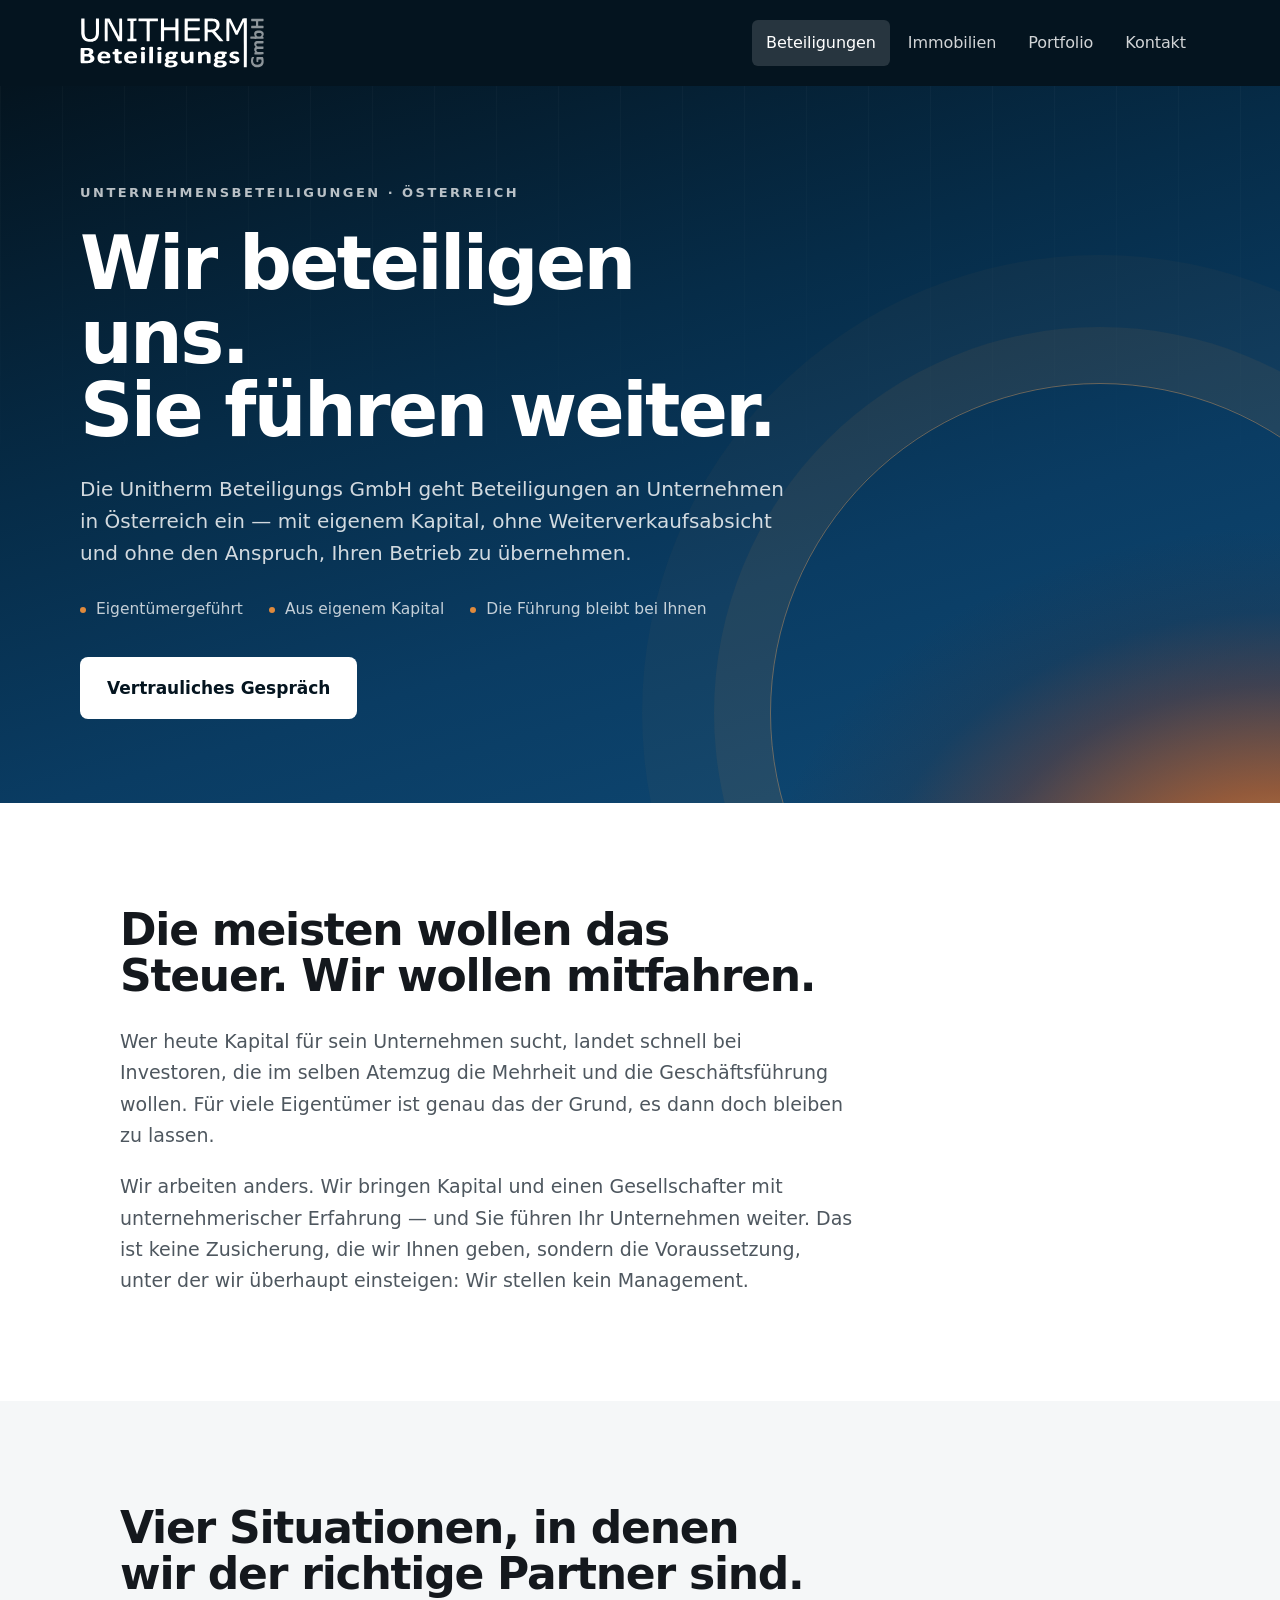
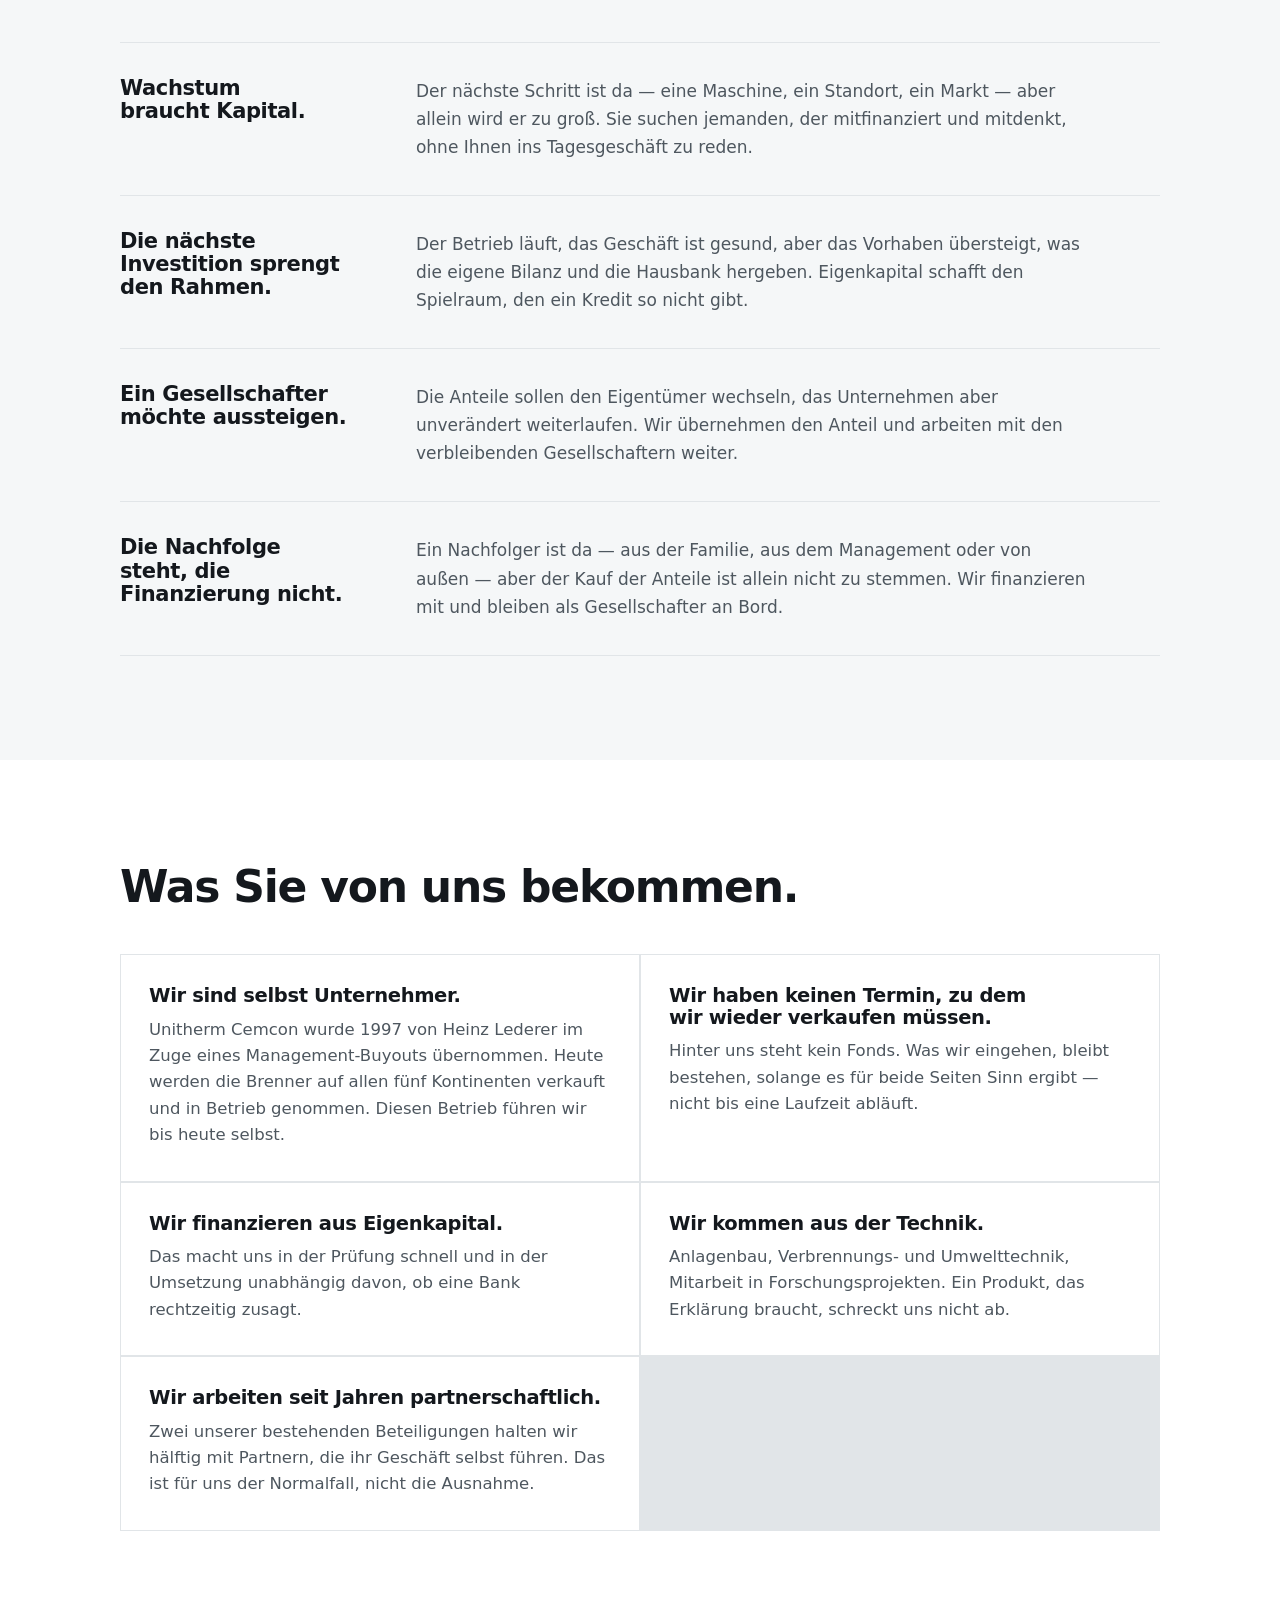
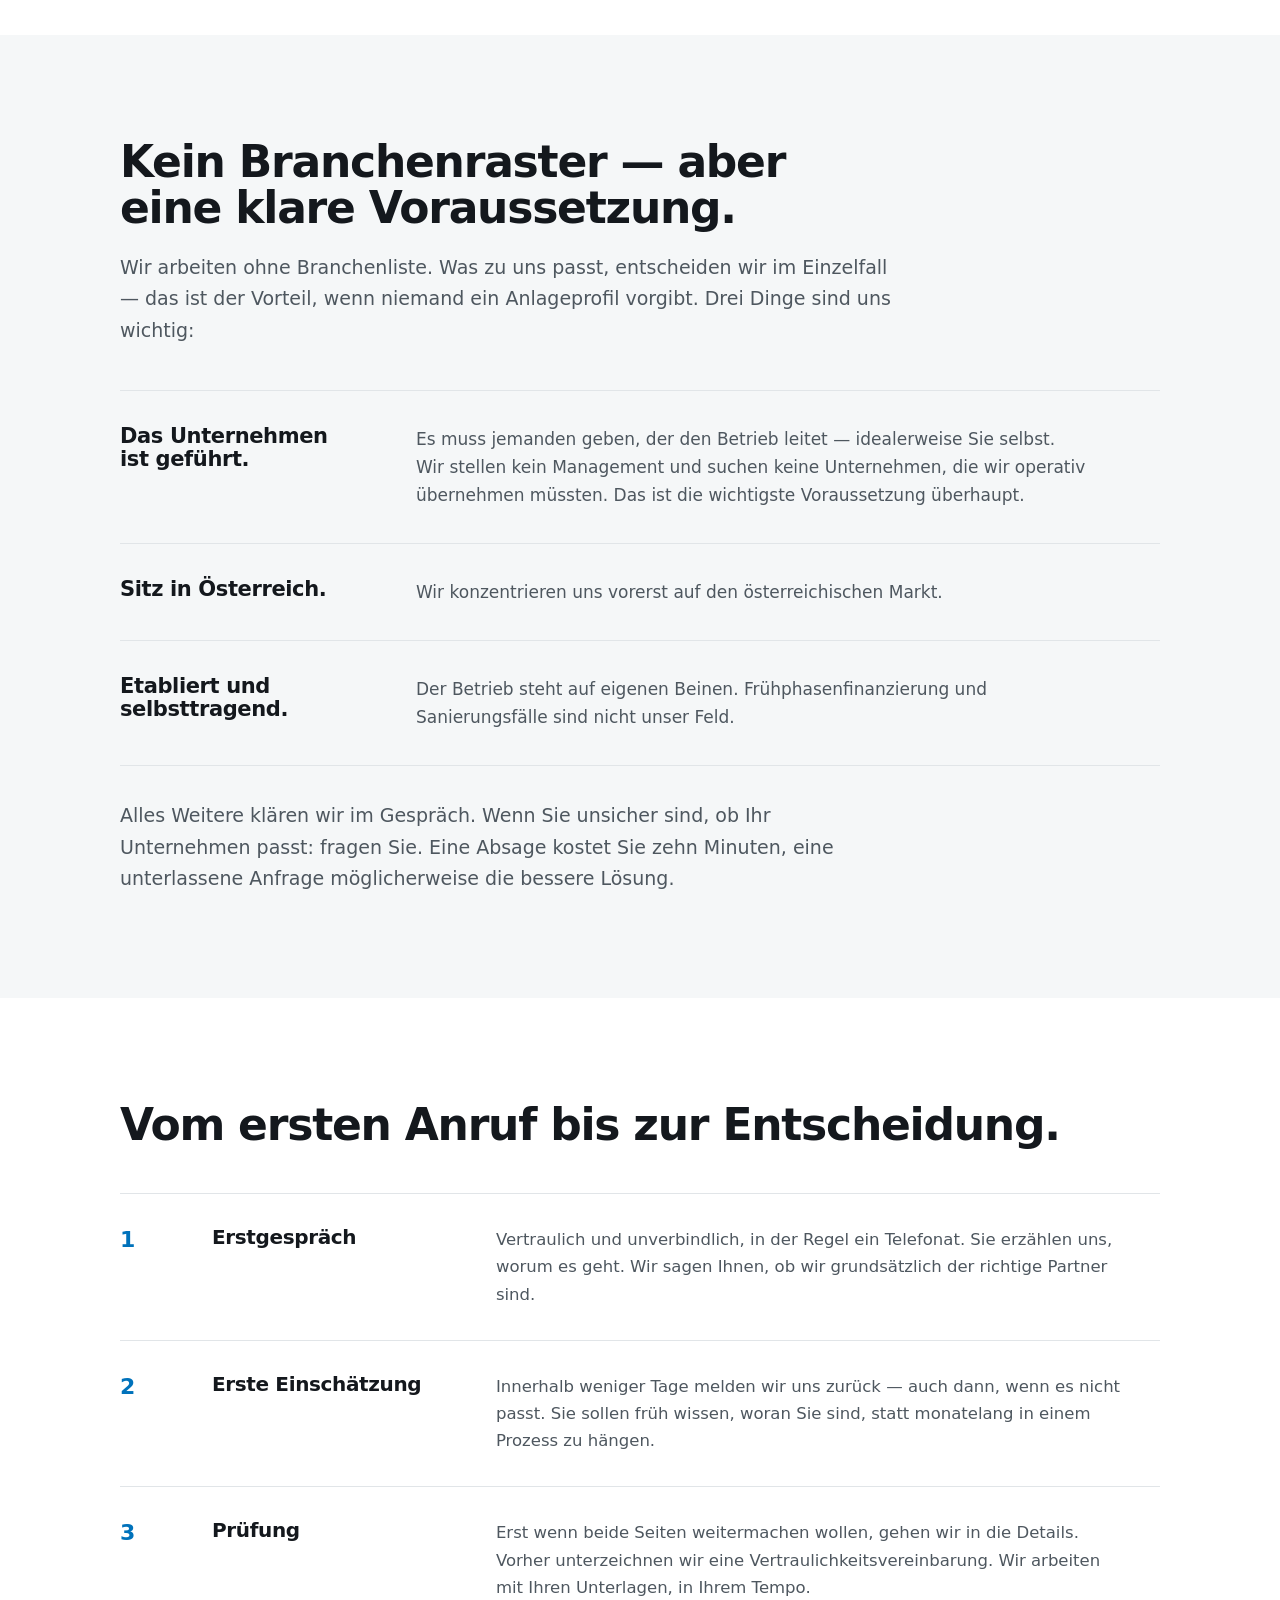
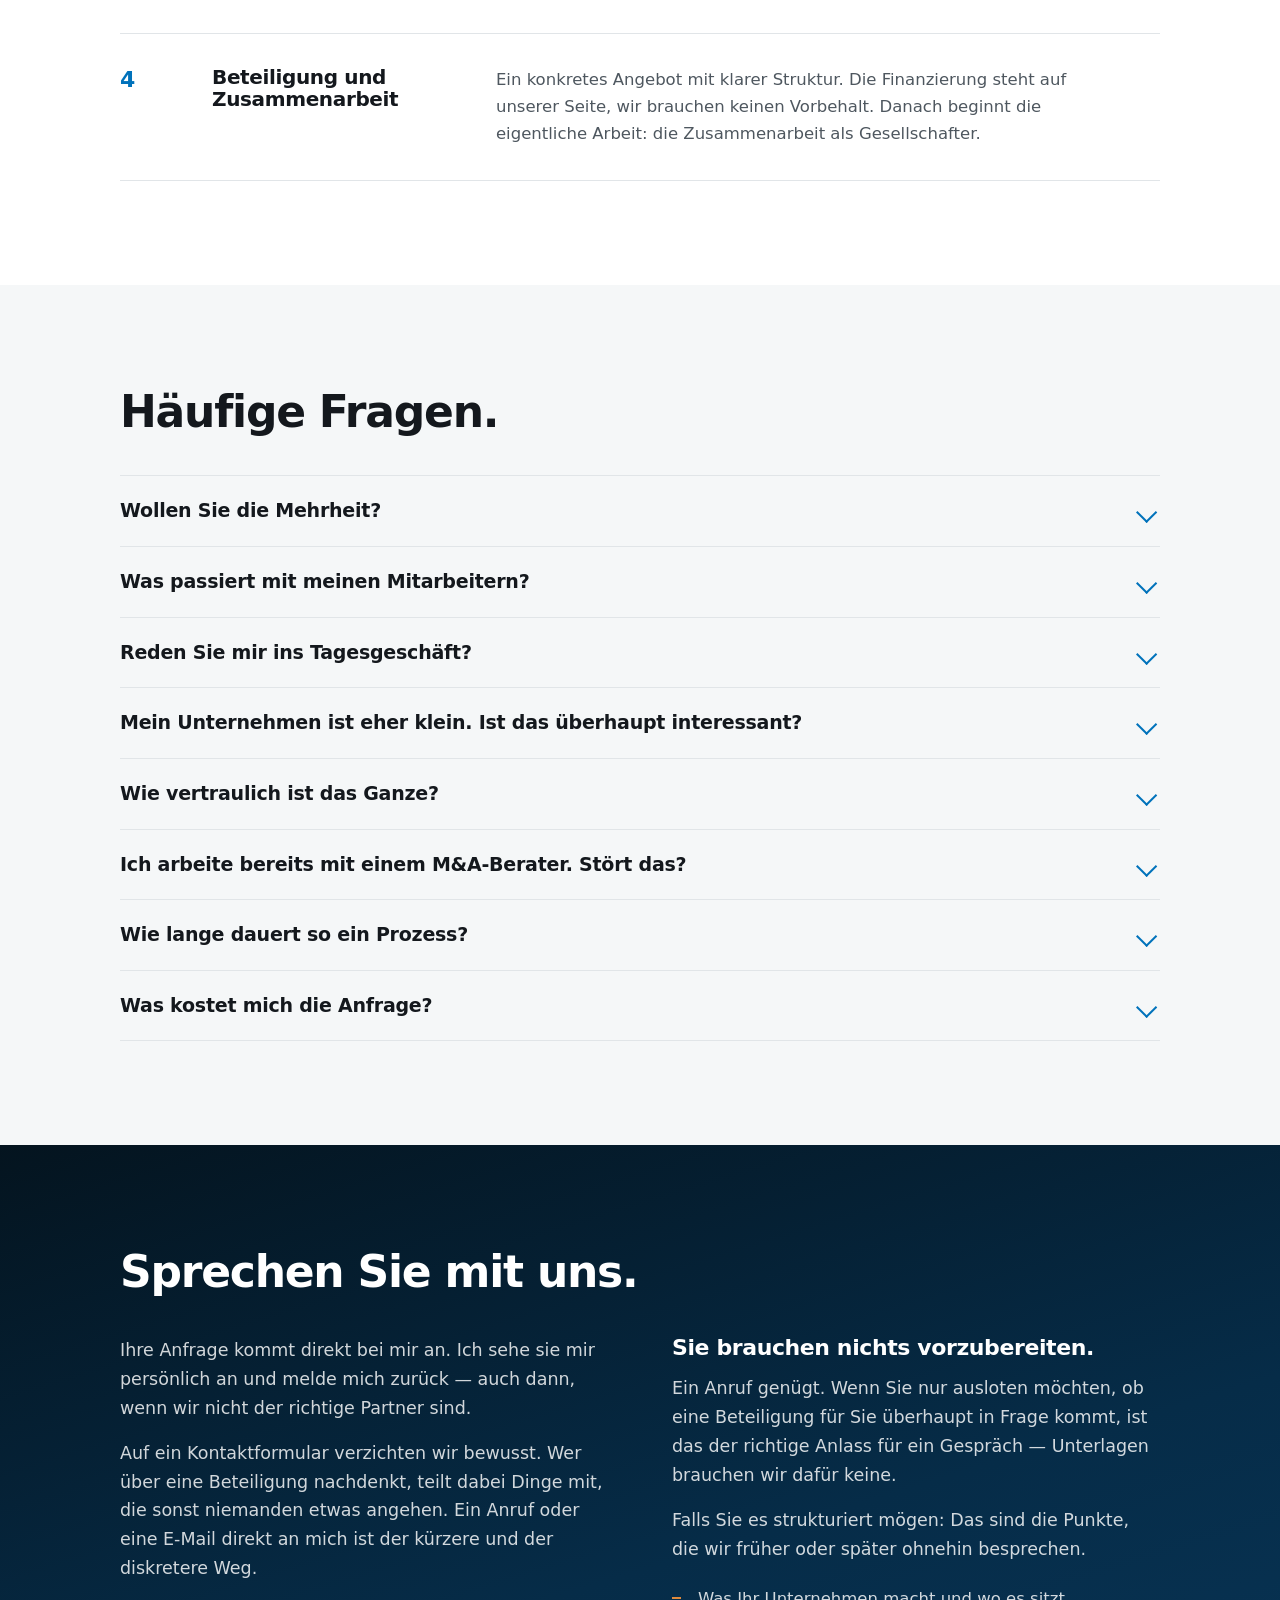
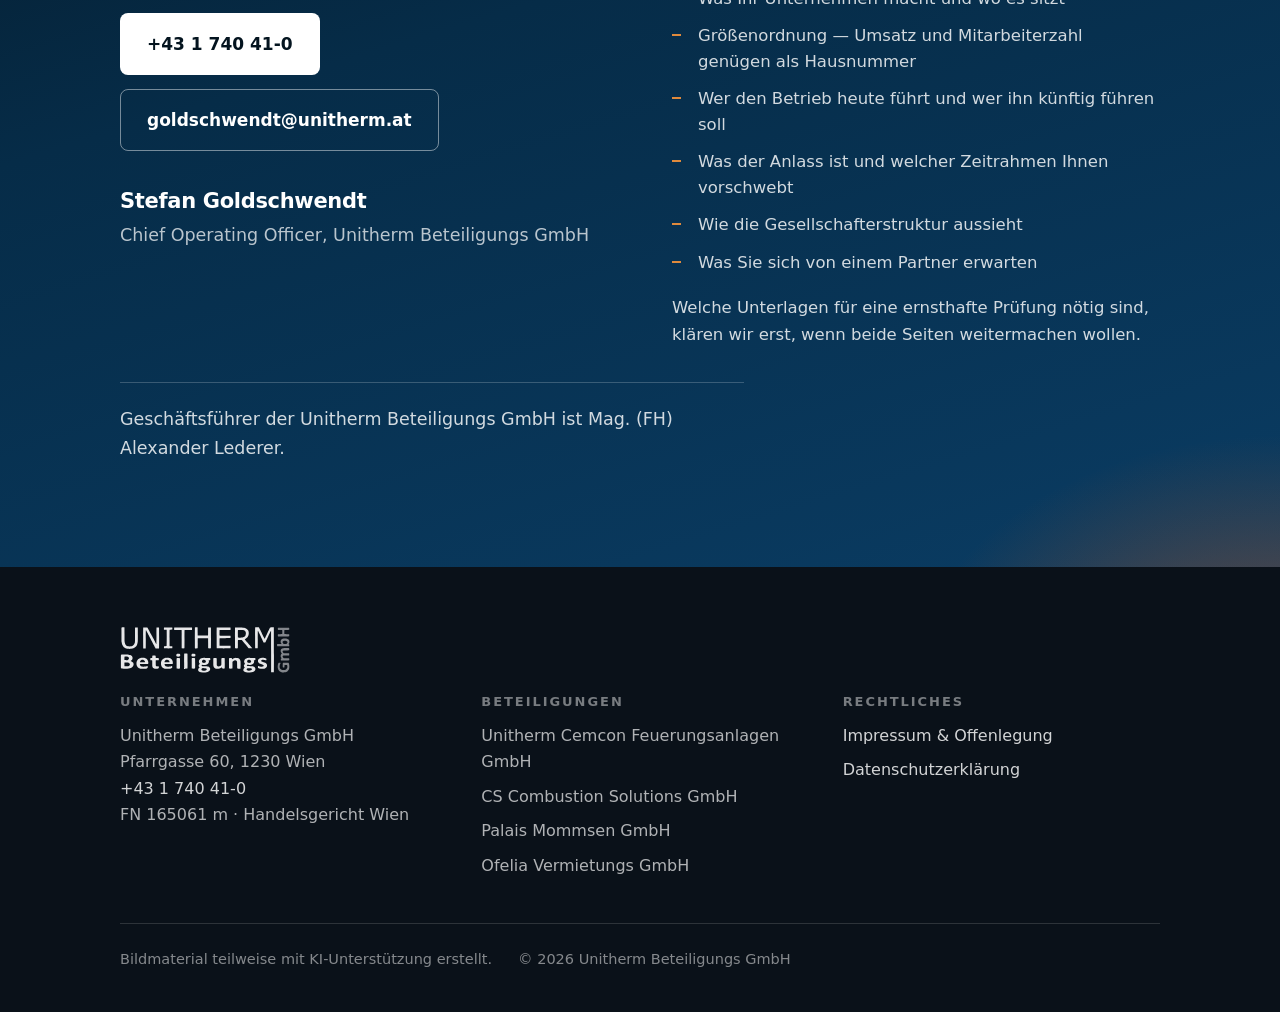
==== beteiligungen.html @ 9bec76d2 "Add files via upload" ====
<!doctype html>
<html lang="de-AT">
<head>
<meta charset="utf-8">
<meta name="viewport" content="width=device-width,initial-scale=1">
<title>Unternehmensbeteiligungen in Österreich — Unitherm Beteiligungs GmbH</title>
<meta name="description" content="Wir beteiligen uns an Unternehmen in Österreich: Kapital für Wachstum, Investitionen und Gesellschafterwechsel. Die Führung bleibt beim Eigentümer.">
<meta name="robots" content="index,follow">
<meta name="theme-color" content="#04141f">
<meta property="og:type" content="website">
<meta property="og:locale" content="de_AT">
<meta property="og:site_name" content="Unitherm Beteiligungs GmbH">
<meta property="og:title" content="Wir beteiligen uns. Sie führen weiter.">
<meta property="og:description" content="Kapital und ein Gesellschafter mit unternehmerischer Erfahrung — ohne den Anspruch, Ihren Betrieb zu übernehmen.">
<link rel="canonical" href="https://unitherm-beteiligung.at/beteiligungen.html">
<link rel="icon" href="assets/favicon.ico" sizes="32x32">
<link rel="icon" href="assets/favicon.svg" type="image/svg+xml">
<link rel="apple-touch-icon" href="assets/apple-touch-icon.png">
<link rel="manifest" href="site.webmanifest">
<link rel="stylesheet" href="assets/style.css">
</head>
<body>
<a class="skip" href="#main">Zum Inhalt springen</a>

<header class="site-header">
  <div class="wrap bar">
    <a class="brand" href="index.html" aria-label="Unitherm Beteiligungs GmbH — Startseite">
      <img src="assets/logo-weiss.svg" alt="Unitherm Beteiligungs GmbH" width="184" height="50">
    </a>
    <nav class="nav" aria-label="Hauptnavigation">
      <a href="beteiligungen.html" aria-current="page">Beteiligungen</a>
      <a href="immobilien.html">Immobilien</a>
      <a href="index.html#portfolio">Portfolio</a>
      <a href="#kontakt">Kontakt</a>
    </nav>
  </div>
</header>

<main id="main">

  <!-- ===== Hero ===== -->
  <section class="hero" style="padding:0">
    <div class="hair" aria-hidden="true"></div>
    <div class="ember" aria-hidden="true"></div>
    <div class="arc" aria-hidden="true"></div>
    <div class="wrap hero-in">
      <p class="eyebrow">Unternehmens­beteiligungen · Österreich</p>
      <h1>Wir beteiligen uns.<em>Sie führen weiter.</em></h1>
      <p class="sub">Die Unitherm Beteiligungs GmbH geht Beteiligungen an Unternehmen in Österreich ein — mit eigenem Kapital, ohne Weiterverkaufsabsicht und ohne den Anspruch, Ihren Betrieb zu übernehmen.</p>
      <div class="traits">
        <span>Eigen­tümer­geführt</span>
        <span>Aus eigenem Kapital</span>
        <span>Die Führung bleibt bei Ihnen</span>
      </div>
      <div style="margin-top:34px">
        <a class="btn btn-light" href="#kontakt">Vertrauliches Gespräch</a>
      </div>
    </div>
  </section>

  <!-- ===== Der Unterschied ===== -->
  <section id="unterschied">
    <div class="wrap">
      <h2 class="sec-head">Die meisten wollen das Steuer. Wir wollen mitfahren.</h2>
      <div class="measure" style="margin-top:26px">
        <p style="font-size:19px;color:var(--ink-2)">Wer heute Kapital für sein Unternehmen sucht, landet schnell bei Investoren, die im selben Atemzug die Mehrheit und die Geschäftsführung wollen. Für viele Eigentümer ist genau das der Grund, es dann doch bleiben zu lassen.</p>
        <p style="font-size:19px;color:var(--ink-2);margin-top:20px">Wir arbeiten anders. Wir bringen Kapital und einen Gesellschafter mit unternehmerischer Erfahrung — und Sie führen Ihr Unternehmen weiter. Das ist keine Zusicherung, die wir Ihnen geben, sondern die Voraussetzung, unter der wir überhaupt einsteigen: Wir stellen kein Management.</p>
      </div>
    </div>
  </section>

  <!-- ===== Situationen ===== -->
  <section id="situationen" class="sec-soft">
    <div class="wrap">
      <h2 class="sec-head">Vier Situationen, in denen wir der richtige Partner sind.</h2>
      <div class="situ">
        <article>
          <h3>Wachstum braucht Kapital.</h3>
          <p>Der nächste Schritt ist da — eine Maschine, ein Standort, ein Markt — aber allein wird er zu groß. Sie suchen jemanden, der mitfinanziert und mitdenkt, ohne Ihnen ins Tagesgeschäft zu reden.</p>
        </article>
        <article>
          <h3>Die nächste Investition sprengt den Rahmen.</h3>
          <p>Der Betrieb läuft, das Geschäft ist gesund, aber das Vorhaben übersteigt, was die eigene Bilanz und die Hausbank hergeben. Eigenkapital schafft den Spielraum, den ein Kredit so nicht gibt.</p>
        </article>
        <article>
          <h3>Ein Gesellschafter möchte aussteigen.</h3>
          <p>Die Anteile sollen den Eigentümer wechseln, das Unternehmen aber unverändert weiterlaufen. Wir übernehmen den Anteil und arbeiten mit den verbleibenden Gesellschaftern weiter.</p>
        </article>
        <article>
          <h3>Die Nachfolge steht, die Finanzierung nicht.</h3>
          <p>Ein Nachfolger ist da — aus der Familie, aus dem Management oder von außen — aber der Kauf der Anteile ist allein nicht zu stemmen. Wir finanzieren mit und bleiben als Gesellschafter an Bord.</p>
        </article>
      </div>
    </div>
  </section>

  <!-- ===== Was wir mitbringen ===== -->
  <section id="mitbringen">
    <div class="wrap">
      <h2 class="sec-head">Was Sie von uns bekommen.</h2>
      <div class="grid">
        <div>
          <h3>Wir sind selbst Unternehmer.</h3>
          <p>Unitherm Cemcon wurde 1997 von Heinz Lederer im Zuge eines Management-Buyouts übernommen. Heute werden die Brenner auf allen fünf Kontinenten verkauft und in Betrieb genommen. Diesen Betrieb führen wir bis heute selbst.</p>
        </div>
        <div>
          <h3>Wir haben keinen Termin, zu dem wir wieder verkaufen müssen.</h3>
          <p>Hinter uns steht kein Fonds. Was wir eingehen, bleibt bestehen, solange es für beide Seiten Sinn ergibt — nicht bis eine Laufzeit abläuft.</p>
        </div>
        <div>
          <h3>Wir finanzieren aus Eigenkapital.</h3>
          <p>Das macht uns in der Prüfung schnell und in der Umsetzung unabhängig davon, ob eine Bank rechtzeitig zusagt.</p>
        </div>
        <div>
          <h3>Wir kommen aus der Technik.</h3>
          <p>Anlagenbau, Verbrennungs- und Umwelt­technik, Mitarbeit in Forschungsprojekten. Ein Produkt, das Erklärung braucht, schreckt uns nicht ab.</p>
        </div>
        <div>
          <h3>Wir arbeiten seit Jahren partnerschaftlich.</h3>
          <p>Zwei unserer bestehenden Beteiligungen halten wir hälftig mit Partnern, die ihr Geschäft selbst führen. Das ist für uns der Normalfall, nicht die Ausnahme.</p>
        </div>
      </div>
    </div>
  </section>

  <!-- ===== Wonach wir suchen ===== -->
  <section id="kriterien" class="sec-soft">
    <div class="wrap">
      <h2 class="sec-head">Kein Branchenraster — aber eine klare Voraussetzung.</h2>
      <p class="sec-intro">Wir arbeiten ohne Branchenliste. Was zu uns passt, entscheiden wir im Einzelfall — das ist der Vorteil, wenn niemand ein Anlageprofil vorgibt. Drei Dinge sind uns wichtig:</p>
      <div class="situ">
        <article>
          <h3>Das Unternehmen ist geführt.</h3>
          <p>Es muss jemanden geben, der den Betrieb leitet — idealerweise Sie selbst. Wir stellen kein Management und suchen keine Unternehmen, die wir operativ übernehmen müssten. Das ist die wichtigste Voraussetzung überhaupt.</p>
        </article>
        <article>
          <h3>Sitz in Österreich.</h3>
          <p>Wir konzentrieren uns vorerst auf den österreichischen Markt.</p>
        </article>
        <article>
          <h3>Etabliert und selbsttragend.</h3>
          <p>Der Betrieb steht auf eigenen Beinen. Frühphasen­finanzierung und Sanierungsfälle sind nicht unser Feld.</p>
        </article>
      </div>
      <p class="sec-intro" style="margin-top:34px">Alles Weitere klären wir im Gespräch. Wenn Sie unsicher sind, ob Ihr Unternehmen passt: fragen Sie. Eine Absage kostet Sie zehn Minuten, eine unterlassene Anfrage möglicherweise die bessere Lösung.</p>
    </div>
  </section>

  <!-- ===== Wie wir arbeiten ===== -->
  <section id="ablauf">
    <div class="wrap">
      <h2 class="sec-head">Vom ersten Anruf bis zur Entscheidung.</h2>
      <div class="steps">
        <article>
          <div><h3>Erstgespräch</h3></div>
          <div><p>Vertraulich und unverbindlich, in der Regel ein Telefonat. Sie erzählen uns, worum es geht. Wir sagen Ihnen, ob wir grundsätzlich der richtige Partner sind.</p></div>
        </article>
        <article>
          <div><h3>Erste Einschätzung</h3></div>
          <div><p>Innerhalb weniger Tage melden wir uns zurück — auch dann, wenn es nicht passt. Sie sollen früh wissen, woran Sie sind, statt monatelang in einem Prozess zu hängen.</p></div>
        </article>
        <article>
          <div><h3>Prüfung</h3></div>
          <div><p>Erst wenn beide Seiten weitermachen wollen, gehen wir in die Details. Vorher unterzeichnen wir eine Vertraulichkeits­vereinbarung. Wir arbeiten mit Ihren Unterlagen, in Ihrem Tempo.</p></div>
        </article>
        <article>
          <div><h3>Beteiligung und Zusammenarbeit</h3></div>
          <div><p>Ein konkretes Angebot mit klarer Struktur. Die Finanzierung steht auf unserer Seite, wir brauchen keinen Vorbehalt. Danach beginnt die eigentliche Arbeit: die Zusammenarbeit als Gesellschafter.</p></div>
        </article>
      </div>
    </div>
  </section>

  <!-- ===== Häufige Fragen ===== -->
  <section id="fragen" class="sec-soft">
    <div class="wrap">
      <h2 class="sec-head">Häufige Fragen.</h2>
      <div class="faq">
        <details>
          <summary>Wollen Sie die Mehrheit?</summary>
          <p>Nicht zwingend. Wir gehen Minderheits- wie Mehrheitsbeteiligungen ein — entscheidend ist, dass die Führung geregelt ist und bleibt. Zwei unserer bestehenden Beteiligungen halten wir hälftig.</p>
        </details>
        <details>
          <summary>Was passiert mit meinen Mitarbeitern?</summary>
          <p>Nichts, was Sie nicht selbst entscheiden. Sie führen den Betrieb weiter, also treffen Sie auch weiterhin die Personal­entscheidungen. Wir haben keine Zentrale, in die Funktionen verlagert werden könnten.</p>
        </details>
        <details>
          <summary>Reden Sie mir ins Tagesgeschäft?</summary>
          <p>Nein. Als Gesellschafter sind wir dort eingebunden, wo Gesellschafter eingebunden gehören — Strategie, größere Investitionen, Jahresabschluss. Das operative Geschäft ist Ihres.</p>
        </details>
        <details>
          <summary>Mein Unternehmen ist eher klein. Ist das überhaupt interessant?</summary>
          <p>Wir arbeiten ohne Untergrenze auf dem Papier. Wenn ein Betrieb gesund und geführt ist, spielt die Größe eine untergeordnete Rolle. Fragen Sie einfach.</p>
        </details>
        <details>
          <summary>Wie vertraulich ist das Ganze?</summary>
          <p>Vollständig. Wir sprechen mit niemandem über eine laufende Anfrage, es gibt keine Marktsondierung und keine Anfragen bei Ihren Kunden oder Lieferanten. Vor der eigentlichen Prüfung unterzeichnen wir eine Vertraulichkeits­vereinbarung.</p>
        </details>
        <details>
          <summary>Ich arbeite bereits mit einem M&amp;A-Berater. Stört das?</summary>
          <p>Im Gegenteil. Ein strukturierter Prozess macht die Sache für beide Seiten einfacher. Sprechen Sie uns direkt an oder lassen Sie uns von Ihrem Berater kontaktieren.</p>
        </details>
        <details>
          <summary>Wie lange dauert so ein Prozess?</summary>
          <p>Die erste Einschätzung bekommen Sie in wenigen Tagen. Bis zur Unterschrift vergehen je nach Komplexität einige Monate — wir richten uns nach Ihrem Zeitplan, nicht umgekehrt.</p>
        </details>
        <details>
          <summary>Was kostet mich die Anfrage?</summary>
          <p>Nichts. Weder die Anfrage noch unsere Prüfung stellen wir in Rechnung.</p>
        </details>
      </div>
    </div>
  </section>

  <!-- ===== Kontakt ===== -->
  <section id="kontakt" class="contact">
    <div class="ember" aria-hidden="true"></div>
    <div class="wrap in">
      <h2>Sprechen Sie mit uns.</h2>
      <div class="cols">
        <div>
          <p>Ihre Anfrage kommt direkt bei mir an. Ich sehe sie mir persönlich an und melde mich zurück — auch dann, wenn wir nicht der richtige Partner sind.</p>
          <p>Auf ein Kontaktformular verzichten wir bewusst. Wer über eine Beteiligung nachdenkt, teilt dabei Dinge mit, die sonst niemanden etwas angehen. Ein Anruf oder eine E-Mail direkt an mich ist der kürzere und der diskretere Weg.</p>
          <div class="btnrow">
            <a class="btn btn-light" href="tel:+4317404110">+43 1 740 41-0</a>
            <a class="btn btn-ghost" href="mailto:goldschwendt@unitherm.at">goldschwendt@unitherm.at</a>
          </div>
          <div class="vcard" style="margin-top:32px">
            <div class="nm">Stefan Goldschwendt</div>
            <div class="role">Chief Operating Officer, Unitherm Beteiligungs GmbH</div>
          </div>
        </div>
        <div>
          <h3 style="color:#fff;font-size:22px">Sie brauchen nichts vorzubereiten.</h3>
          <p style="margin-top:14px">Ein Anruf genügt. Wenn Sie nur ausloten möchten, ob eine Beteiligung für Sie überhaupt in Frage kommt, ist das der richtige Anlass für ein Gespräch — Unterlagen brauchen wir dafür keine.</p>
          <p>Falls Sie es strukturiert mögen: Das sind die Punkte, die wir früher oder später ohnehin besprechen.</p>
          <ul class="checklist">
            <li>Was Ihr Unternehmen macht und wo es sitzt</li>
            <li>Größenordnung — Umsatz und Mitarbeiterzahl genügen als Hausnummer</li>
            <li>Wer den Betrieb heute führt und wer ihn künftig führen soll</li>
            <li>Was der Anlass ist und welcher Zeitrahmen Ihnen vorschwebt</li>
            <li>Wie die Gesellschafter­struktur aussieht</li>
            <li>Was Sie sich von einem Partner erwarten</li>
          </ul>
          <p style="margin-top:18px;font-size:16.5px">Welche Unterlagen für eine ernsthafte Prüfung nötig sind, klären wir erst, wenn beide Seiten weitermachen wollen.</p>
        </div>
      </div>
      <p class="note">Geschäftsführer der Unitherm Beteiligungs GmbH ist Mag. (FH) Alexander Lederer.</p>
    </div>
  </section>

</main>

<footer class="site-footer">
  <div class="wrap">
    <div class="logo-f">
      <img src="assets/logo-weiss.svg" alt="Unitherm Beteiligungs GmbH" width="170" height="46">
    </div>
    <div class="cols">
      <div>
        <h3>Unternehmen</h3>
        <p style="color:rgba(255,255,255,.68)">
          Unitherm Beteiligungs GmbH<br>
          Pfarrgasse 60, 1230 Wien<br>
          <a href="tel:+4317404110">+43 1 740 41-0</a><br>
          FN 165061 m · Handelsgericht Wien
        </p>
      </div>
      <div>
        <h3>Beteiligungen</h3>
        <ul>
          <li>Unitherm Cemcon Feuerungs­anlagen GmbH</li>
          <li>CS Combustion Solutions GmbH</li>
          <li>Palais Mommsen GmbH</li>
          <li>Ofelia Vermietungs GmbH</li>
        </ul>
      </div>
      <div>
        <h3>Rechtliches</h3>
        <ul>
          <li><a href="impressum.html">Impressum &amp; Offenlegung</a></li>
          <li><a href="datenschutz.html">Datenschutz­erklärung</a></li>
        </ul>
      </div>
    </div>
    <div class="base">
      <span>Bildmaterial teilweise mit KI-Unterstützung erstellt.</span>
      <span>© <span id="jahr">2026</span> Unitherm Beteiligungs GmbH</span>
    </div>
  </div>
</footer>

<script>document.getElementById('jahr').textContent=new Date().getFullYear();</script>
</body>
</html>
---- assets/style.css ----
/* ============================================================
   Unitherm Beteiligungs GmbH — gemeinsames Stylesheet
   Systemschriften, keine externen Ressourcen, keine Cookies.
   ============================================================ */

:root{
  --ci:#0072bb;
  --ci-d:#005b96;
  --deep:#04141f;
  --deep-2:#062c48;
  --mid:#0a3c63;
  --hi:#0f4a76;
  --ember:#c2571e;
  --ember-2:#e08a3c;

  --ink:#14181d;
  --ink-2:#4e575f;
  --ink-3:#79828a;
  --line:#e1e5e8;
  --line-2:#cfd5da;
  --soft:#f5f7f8;
  --bg:#ffffff;

  --sans:-apple-system,BlinkMacSystemFont,"SF Pro Display","SF Pro Text","Segoe UI",system-ui,Roboto,"Helvetica Neue",Arial,sans-serif;
  --wrap:1120px;
}

*{margin:0;padding:0;box-sizing:border-box}
html{scroll-behavior:smooth;-webkit-text-size-adjust:100%}
body{
  font-family:var(--sans);
  font-size:18px;
  line-height:1.65;
  color:var(--ink);
  background:var(--bg);
  -webkit-font-smoothing:antialiased;
  text-rendering:optimizeLegibility;
  overflow-wrap:break-word;
  -webkit-hyphens:auto;
  hyphens:auto;
}
img,svg{max-width:100%;display:block}
a{color:var(--ci-d);text-decoration-thickness:1px;text-underline-offset:3px}
a:hover{color:var(--ci)}

.wrap{max-width:var(--wrap);margin:0 auto;padding:0 24px}
@media(min-width:900px){.wrap{padding:0 40px}}

.skip{position:absolute;left:-9999px;top:0;background:#fff;color:var(--ink);padding:12px 18px;z-index:100}
.skip:focus{left:12px;top:12px}
:focus-visible{outline:3px solid var(--ember-2);outline-offset:3px}
@media(prefers-reduced-motion:reduce){*{transition:none!important;animation:none!important}html{scroll-behavior:auto}}

/* ---------- Typografie ---------- */
h1,h2,h3,h4{font-weight:600;letter-spacing:-.022em;text-wrap:balance;line-height:1.1;-webkit-hyphens:manual;hyphens:manual}
h2,h3{-webkit-hyphens:auto;hyphens:auto}
/* Lange deutsche Komposita duerfen umbrechen, statt das Raster zu sprengen */
.grid > div,.situ article > *,.pf article > *,.steps article > div,.card .body,
.legal .dl > div,.node,.tile,.args > div,.field,.site-footer .cols > div{min-width:0}
h1{font-size:clamp(38px,6.2vw,74px);line-height:.99;letter-spacing:-.035em}
h2{font-size:clamp(28px,4vw,44px);letter-spacing:-.028em;line-height:1.06}
h3{font-size:clamp(20px,2.2vw,24px);letter-spacing:-.018em}
h4{font-size:19px;letter-spacing:-.012em}
.eyebrow{font-size:13px;letter-spacing:.19em;text-transform:uppercase;font-weight:600;color:var(--ci);overflow-wrap:anywhere;-webkit-hyphens:none;hyphens:none}
@media(max-width:520px){.eyebrow{letter-spacing:.13em}}
.lead{font-size:clamp(18px,2.1vw,22px);line-height:1.55;color:var(--ink-2);max-width:62ch}
.measure{max-width:64ch}

/* ---------- Kopfzeile ---------- */
.site-header{position:sticky;top:0;z-index:50;background:var(--deep)}
.site-header .bar{display:flex;align-items:center;justify-content:space-between;gap:24px;flex-wrap:wrap;padding:18px 0}
.brand{display:block;flex:0 0 auto}
.brand img{width:184px;height:50px}
@media(max-width:640px){.brand img{width:158px;height:43px}}
.nav{display:flex;gap:4px;flex-wrap:wrap}
.nav a{
  color:rgba(255,255,255,.82);text-decoration:none;font-size:16px;font-weight:500;
  padding:10px 14px;border-radius:6px;letter-spacing:-.005em;
}
.nav a:hover{color:#fff;background:rgba(255,255,255,.10)}
.nav a[aria-current="page"]{color:#fff;background:rgba(255,255,255,.14)}
@media(max-width:760px){
  .site-header .bar{padding:14px 0 8px}
  .nav{width:100%;margin-top:2px}
  .nav a{padding:10px 12px;font-size:15.5px}
}

/* ---------- Hero (Variante B — Wärme) ---------- */
.hero{position:relative;overflow:hidden;color:#fff;
  background:linear-gradient(163deg,var(--deep) 0%,var(--deep-2) 38%,var(--mid) 66%,var(--hi) 100%)}
.hero .ember,.hero .arc,.hero .hair{position:absolute;z-index:1;pointer-events:none}
.hero .ember{inset:0;
  background:radial-gradient(44rem 33rem at 100% 116%,
    rgba(232,148,68,.96) 0%,rgba(203,97,34,.70) 24%,rgba(160,58,22,.34) 44%,rgba(90,34,18,.12) 58%,rgba(4,20,31,0) 74%)}
.hero .arc{right:-150px;bottom:-240px;width:660px;height:660px;border-radius:50%;
  border:1px solid rgba(240,164,92,.42);
  box-shadow:0 0 0 56px rgba(224,138,60,.07),0 0 0 128px rgba(224,138,60,.035)}
.hero .hair{left:0;right:0;top:0;height:100%;opacity:.5;
  background-image:repeating-linear-gradient(90deg,rgba(255,255,255,.05) 0 1px,transparent 1px 62px);
  -webkit-mask-image:linear-gradient(180deg,#000,transparent 62%);
  mask-image:linear-gradient(180deg,#000,transparent 62%)}
.hero-in{position:relative;z-index:2;padding:64px 0 56px}
@media(min-width:900px){.hero-in{padding:96px 0 84px}}
.hero h1{max-width:14ch}
.hero h1 em{font-style:normal;display:block}
.hero .sub{margin-top:26px;max-width:56ch;font-size:clamp(17px,1.9vw,20px);line-height:1.6;color:rgba(255,255,255,.82)}
.hero .eyebrow{color:rgba(255,255,255,.72);margin-bottom:24px}
.traits{position:relative;z-index:2;display:flex;flex-wrap:wrap;gap:10px 26px;margin-top:28px;
  font-size:15.5px;color:rgba(255,255,255,.76)}
.traits span{display:flex;align-items:center;gap:10px}
.traits span::before{content:"";width:6px;height:6px;border-radius:50%;background:var(--ember-2);flex:0 0 auto}
@media(max-width:560px){.traits{flex-direction:column;gap:11px}}

/* Einstiegskacheln im Hero */
.tiles{position:relative;z-index:2;display:grid;grid-template-columns:1fr;gap:1px;
  background:rgba(255,255,255,.18);margin-top:52px}
@media(min-width:760px){.tiles{grid-template-columns:1fr 1fr}}
.tile{display:flex;flex-direction:column;gap:12px;padding:30px 28px 28px;text-decoration:none;color:#fff;
  background:linear-gradient(163deg,var(--deep-2),var(--mid));min-height:170px}
.tile:first-child{background:linear-gradient(163deg,var(--mid),var(--hi))}
.tile h2{font-size:22px;letter-spacing:-.015em;line-height:1.2}
.tile p{font-size:16px;line-height:1.55;color:rgba(255,255,255,.80);flex:1}
.tile .go{display:inline-flex;align-items:center;gap:9px;font-size:16px;font-weight:500;color:#fff}
.tile .go::after{content:"";width:16px;height:1.5px;background:currentColor;transition:width .25s ease}
.tile:hover .go::after,.tile:focus-visible .go::after{width:30px}
@media(min-width:900px){.tile{padding:34px 34px 32px}}

/* ---------- Schaltflächen ---------- */
.btn{display:inline-flex;align-items:center;gap:10px;font-size:17px;font-weight:600;
  padding:16px 26px;border-radius:8px;text-decoration:none;border:1px solid transparent;
  min-height:54px;transition:background .2s ease,border-color .2s ease}
.btn-primary{background:var(--ci);color:#fff}
.btn-primary:hover{background:var(--ci-d);color:#fff}
.btn-light{background:#fff;color:var(--deep)}
.btn-light:hover{background:#eef2f5;color:var(--deep)}
.btn-ghost{border-color:rgba(255,255,255,.45);color:#fff}
.btn-ghost:hover{background:rgba(255,255,255,.12);color:#fff}

/* ---------- Abschnitte ---------- */
section{padding:72px 0}
@media(min-width:900px){section{padding:104px 0}}
.sec-soft{background:var(--soft)}
.sec-head{max-width:34ch}
.sec-intro{margin-top:20px;max-width:64ch;color:var(--ink-2);font-size:clamp(17px,1.8vw,19px)}

/* Vierer-/Dreier-Raster */
.grid{display:grid;grid-template-columns:1fr;gap:2px;background:var(--line);margin-top:44px;border:1px solid var(--line)}
@media(min-width:700px){.grid{grid-template-columns:1fr 1fr}}
@media(min-width:1120px){.grid.g4{grid-template-columns:repeat(4,1fr)}}
.grid > div{background:var(--bg);padding:30px 28px 32px;display:flex;flex-direction:column;gap:10px}
.grid h3{font-size:19.5px}
.grid p{color:var(--ink-2);font-size:16.5px;line-height:1.6}

/* Situationen (Beteiligungsseite) */
.situ{display:grid;grid-template-columns:1fr;gap:0;margin-top:44px;border-top:1px solid var(--line)}
.situ article{padding:30px 0;border-bottom:1px solid var(--line);display:grid;grid-template-columns:1fr;gap:8px}
@media(min-width:860px){.situ article{grid-template-columns:minmax(0,22ch) minmax(0,1fr);gap:44px;padding:34px 0}}
.situ h3{font-size:21px}
.situ p{color:var(--ink-2);font-size:17px;max-width:62ch}

/* Portfolio */
.pf-group{margin-top:52px}
.pf-group > h3{font-size:15px;letter-spacing:.14em;text-transform:uppercase;color:var(--ink-3);font-weight:600;
  padding-bottom:12px;border-bottom:1px solid var(--line-2)}
.pf{display:grid;grid-template-columns:1fr;gap:0}
.pf article{padding:28px 0;border-bottom:1px solid var(--line)}
@media(min-width:860px){.pf article{display:grid;grid-template-columns:minmax(0,26ch) minmax(0,1fr);gap:44px;padding:32px 0}}
.pf .co{display:flex;flex-direction:column;gap:6px}
.pf .co strong{font-size:19px;font-weight:600;letter-spacing:-.012em;line-height:1.25}
.pf .share{font-size:14px;font-weight:600;color:var(--ci);letter-spacing:.04em}
.pf p{color:var(--ink-2);font-size:16.5px;max-width:64ch}
.pf .link{margin-top:10px;display:inline-block;font-size:15.5px}

/* ---------- Zeitstrahl ---------- */
.axis{position:relative;margin-top:56px}
.axis .line{position:absolute;left:4px;top:0;bottom:0;width:1px;
  background:linear-gradient(180deg,var(--line-2) 0%,var(--line-2) 32%,var(--ci) 32%,var(--ci) 100%)}
.nodes{display:grid;grid-template-columns:1fr;gap:34px}
.node{position:relative;padding-left:30px}
.node .pin{position:absolute;left:0;top:9px;width:9px;height:9px;border-radius:50%;background:var(--line-2)}
.node.on .pin{background:var(--ci)}
.node.pivot .pin{width:15px;height:15px;left:-3px;top:6px;background:var(--ci);box-shadow:0 0 0 5px rgba(0,114,187,.16)}
.node .yr{font-size:28px;font-weight:600;letter-spacing:-.025em;color:var(--ink-3);font-variant-numeric:tabular-nums}
.node.on .yr{color:var(--ink)}
.node.pivot .yr{color:var(--ci)}
.node p{margin-top:8px;color:var(--ink-2);font-size:16.5px;line-height:1.6;max-width:52ch}
.node .tag{display:inline-block;font-size:12px;letter-spacing:.14em;text-transform:uppercase;
  color:var(--ci);font-weight:700;margin-bottom:4px}
@media(min-width:1100px){
  .axis{margin-top:84px}
  .axis .line{left:0;right:0;top:9px;bottom:auto;width:auto;height:1px;
    background:linear-gradient(90deg,var(--line-2) 0%,var(--line-2) 46%,var(--ci) 46%,var(--ci) 100%)}
  .axis .line::after{content:"";position:absolute;left:46%;right:0;top:-1px;height:3px;background:var(--ci)}
  .nodes{grid-template-columns:repeat(5,1fr);gap:26px}
  .node{padding-left:0;padding-top:36px}
  .node .pin{left:0;top:5px}
  .node.pivot .pin{left:-3px;top:2px}
  .node.pivot .tag{position:absolute;top:-30px;left:0;margin:0}
  .node p{font-size:15.5px;line-height:1.55}
  .node .yr{font-size:26px}
}

/* ---------- Ablauf (nummerierte Schritte) ---------- */
.steps{counter-reset:s;margin-top:44px;border-top:1px solid var(--line)}
.steps article{counter-increment:s;padding:28px 0;border-bottom:1px solid var(--line);
  display:grid;grid-template-columns:44px 1fr;gap:18px}
@media(min-width:860px){.steps article{grid-template-columns:60px minmax(0,22ch) minmax(0,1fr);gap:32px;padding:32px 0}}
.steps article::before{content:counter(s);font-size:22px;font-weight:600;color:var(--ci);
  font-variant-numeric:tabular-nums;letter-spacing:-.02em;line-height:1.3}
.steps h3{font-size:20px}
.steps p{color:var(--ink-2);font-size:16.5px;max-width:60ch}
@media(max-width:859px){.steps article > div:last-child{grid-column:2}.steps h3{margin-bottom:6px}}

/* ---------- Häufige Fragen ---------- */
.faq{margin-top:40px;border-top:1px solid var(--line)}
.faq details{border-bottom:1px solid var(--line)}
.faq summary{list-style:none;cursor:pointer;padding:22px 44px 22px 0;position:relative;
  font-size:19px;font-weight:600;letter-spacing:-.012em;line-height:1.35;min-height:60px}
.faq summary::-webkit-details-marker{display:none}
.faq summary::after{content:"";position:absolute;right:8px;top:31px;width:13px;height:13px;
  border-right:2px solid var(--ci);border-bottom:2px solid var(--ci);
  transform:rotate(45deg) translateY(-3px);transition:transform .2s ease}
.faq details[open] summary::after{transform:rotate(225deg) translateY(-3px)}
.faq details p{padding:0 0 24px;color:var(--ink-2);font-size:17px;max-width:64ch}

/* ---------- Kontaktband ---------- */
.contact{position:relative;overflow:hidden;color:#fff;
  background:linear-gradient(163deg,var(--deep) 0%,var(--deep-2) 44%,var(--mid) 100%)}
.contact .ember{position:absolute;inset:0;z-index:1;pointer-events:none;
  background:radial-gradient(36rem 26rem at 100% 114%,rgba(228,142,64,.68) 0%,rgba(194,87,30,.34) 28%,rgba(4,20,31,0) 66%)}
.contact .in{position:relative;z-index:2}
.contact h2{max-width:20ch}
.contact .cols{display:grid;grid-template-columns:1fr;gap:36px;margin-top:40px}
@media(min-width:860px){.contact .cols{grid-template-columns:1fr 1fr;gap:64px}}
.contact p{color:rgba(255,255,255,.82);font-size:17.5px;max-width:56ch}
.contact p + p{margin-top:16px}
.vcard{font-size:17.5px;line-height:1.75}
.vcard .nm{font-size:21px;font-weight:600;letter-spacing:-.015em;color:#fff}
.vcard .role{color:rgba(255,255,255,.72);margin-bottom:12px}
.vcard a{color:#fff;font-weight:500}
.vcard a:hover{color:var(--ember-2)}
.vcard .adr{margin-top:20px;color:rgba(255,255,255,.72);font-size:16.5px;line-height:1.65}
.checklist{margin-top:22px;padding:0;list-style:none;display:grid;gap:12px}
.checklist li{position:relative;padding-left:26px;color:rgba(255,255,255,.82);font-size:16.5px;line-height:1.55}
.checklist li::before{content:"";position:absolute;left:0;top:11px;width:9px;height:2px;background:var(--ember-2)}
.contact .btnrow{display:flex;flex-wrap:wrap;gap:14px;margin-top:30px}
.note{margin-top:34px;padding-top:22px;border-top:1px solid rgba(255,255,255,.20);
  color:rgba(255,255,255,.66);font-size:15.5px}

/* ---------- Fußzeile ---------- */
.site-footer{background:#0a1119;color:rgba(255,255,255,.68);padding:60px 0 40px;font-size:16px}
.site-footer .cols{display:grid;grid-template-columns:1fr;gap:34px}
@media(min-width:760px){.site-footer .cols{grid-template-columns:repeat(3,1fr);gap:44px}}
.site-footer h3{font-size:13px;letter-spacing:.15em;text-transform:uppercase;color:rgba(255,255,255,.45);
  font-weight:600;margin-bottom:14px}
.site-footer ul{list-style:none;display:grid;gap:8px}
.site-footer a{color:rgba(255,255,255,.82);text-decoration:none}
.site-footer a:hover{color:#fff;text-decoration:underline}
.site-footer .base{margin-top:44px;padding-top:24px;border-top:1px solid rgba(255,255,255,.14);
  display:flex;flex-wrap:wrap;gap:8px 26px;font-size:14.5px;color:rgba(255,255,255,.5)}
.site-footer .logo-f{margin-bottom:22px}
.site-footer .logo-f img{width:170px;height:46px;opacity:.9}

/* ---------- Rechtstexte ---------- */
.legal{padding:56px 0 96px}
.legal h1{font-size:clamp(32px,4.4vw,48px);letter-spacing:-.03em}
.legal .stand{margin-top:14px;color:var(--ink-3);font-size:16px}
.legal h2{font-size:clamp(21px,2.2vw,26px);margin-top:48px;letter-spacing:-.02em}
.legal h3{font-size:18px;margin-top:30px}
.legal p,.legal li{font-size:17px;color:var(--ink-2);max-width:68ch}
.legal p{margin-top:12px}
.legal ul{margin:14px 0 0 22px;display:grid;gap:8px}
.legal .dl{margin-top:26px;border-top:1px solid var(--line)}
.legal .dl > div{display:grid;grid-template-columns:1fr;gap:2px;padding:16px 0;border-bottom:1px solid var(--line)}
@media(min-width:700px){.legal .dl > div{grid-template-columns:minmax(0,24ch) minmax(0,1fr);gap:32px}}
.legal .dl dt{font-weight:600;color:var(--ink);font-size:16.5px}
.legal .dl dd{color:var(--ink-2);font-size:17px;line-height:1.6}
.legal .back{display:inline-block;margin-top:44px;font-size:16.5px}

/* ============================================================
   Immobilien-Ankaufsseite — Fotostrecke und Formular
   ============================================================ */

/* Hero mit Foto */
.hero.photo{background:var(--deep)}
.hero.photo .shot{position:absolute;inset:0;z-index:0}
.hero.photo .shot img{width:100%;height:100%;object-fit:cover;object-position:center}
.hero.photo .scrim{position:absolute;inset:0;z-index:1;
  background:linear-gradient(100deg,rgba(4,20,31,.90) 0%,rgba(4,20,31,.78) 34%,rgba(6,44,72,.50) 62%,rgba(6,44,72,.22) 100%)}
.hero.photo .ember{opacity:.75}
@media(max-width:760px){
  .hero.photo .scrim{background:linear-gradient(170deg,rgba(4,20,31,.90) 0%,rgba(4,20,31,.84) 55%,rgba(6,44,72,.66) 100%)}
}

/* Zwei Objektarten mit Bild */
.cards{display:grid;grid-template-columns:1fr;gap:28px;margin-top:44px}
@media(min-width:820px){.cards{grid-template-columns:1fr 1fr;gap:32px}}
.card{border:1px solid var(--line);background:var(--bg);display:flex;flex-direction:column;overflow:hidden}
.card figure{margin:0;aspect-ratio:16/10;overflow:hidden;background:var(--soft)}
.card figure img{width:100%;height:100%;object-fit:cover}
.card .body{padding:28px 26px 30px;display:flex;flex-direction:column;gap:12px;flex:1}
.card h3{font-size:23px}
.card p{color:var(--ink-2);font-size:16.5px}
.card ul{list-style:none;display:grid;gap:10px;margin-top:4px}
.card li{position:relative;padding-left:24px;font-size:16px;color:var(--ink-2);line-height:1.5}
.card li::before{content:"";position:absolute;left:0;top:11px;width:10px;height:2px;background:var(--ci)}

/* Argumente-Raster */
.args{display:grid;grid-template-columns:1fr;gap:2px;background:var(--line);border:1px solid var(--line);margin-top:44px}
@media(min-width:720px){.args{grid-template-columns:1fr 1fr}}
@media(min-width:1040px){.args{grid-template-columns:repeat(4,1fr)}}
.args > div{background:var(--bg);padding:28px 26px 30px}
.args h3{font-size:19px;margin-bottom:8px}
.args p{color:var(--ink-2);font-size:16px}

/* Formular */
.formbox{margin-top:40px;max-width:900px}
.frow{display:grid;grid-template-columns:1fr;gap:18px}
@media(min-width:720px){.frow.two{grid-template-columns:1fr 1fr}.frow.three{grid-template-columns:1fr 1fr 1fr}}
.field{display:flex;flex-direction:column;gap:7px;margin-bottom:18px}
.field label{font-size:16px;font-weight:600;color:var(--ink)}
.field .req{color:var(--ci)}
.field input,.field select,.field textarea{
  font:inherit;font-size:17px;color:var(--ink);background:var(--bg);
  border:1px solid var(--line-2);border-radius:8px;padding:14px 15px;min-height:54px;width:100%}
.field textarea{min-height:140px;resize:vertical;line-height:1.55}
.field input:focus,.field select:focus,.field textarea:focus{border-color:var(--ci);outline:2px solid rgba(0,114,187,.22);outline-offset:0}
.field input::placeholder,.field textarea::placeholder{color:var(--ink-3)}
.hp{position:absolute;left:-9999px;width:1px;height:1px;overflow:hidden}
.dsgvo{margin-top:8px;padding:22px 22px 24px;background:var(--soft);border:1px solid var(--line)}
.dsgvo p{font-size:15.5px;color:var(--ink-2);line-height:1.6}
.dsgvo .check{display:flex;gap:14px;align-items:flex-start;margin-top:18px;cursor:pointer}
.dsgvo .check input{width:24px;height:24px;flex:0 0 auto;margin-top:2px;accent-color:var(--ci)}
.dsgvo .check span{font-size:16.5px;color:var(--ink)}
.formnote{margin-top:20px;font-size:16px;color:var(--ink-2)}
.formnote.ok{color:#1c7a3e;font-weight:600}
.formnote.err{color:#a1401a;font-weight:600}

/* ============================================================
   Startseite — Abschnitt „Unitherm auf einen Blick"
   ============================================================ */

.fakten{
  margin-top:44px;
  display:grid;
  grid-template-columns:1fr;
  border-top:1px solid var(--line-2);
}
@media(min-width:720px){.fakten{grid-template-columns:1fr 1fr;column-gap:56px}}
@media(min-width:1060px){.fakten{grid-template-columns:repeat(3,1fr);column-gap:48px}}
.fakten > div{
  display:grid;
  grid-template-columns:1fr;
  gap:5px;
  padding:20px 0 22px;
  border-bottom:1px solid var(--line);
  min-width:0;
}
.fakten dt{
  font-size:12.5px;
  letter-spacing:.15em;
  text-transform:uppercase;
  font-weight:600;
  color:var(--ink-3);
  overflow-wrap:anywhere;
}
.fakten dd{
  font-size:19px;
  line-height:1.35;
  letter-spacing:-.012em;
  color:var(--ink);
}

/* ============================================================
   Startseite — Motivflächen der beiden Geschäftsfelder
   Bild einfach unter dem angegebenen Pfad ablegen oder austauschen,
   keine Änderung an HTML oder CSS nötig. Fehlt die Datei, bleibt
   die ruhige Farbfläche stehen — es entsteht kein leerer oder
   fehlerhafter Bildrahmen.
   ============================================================ */

.card figure.motiv{
  background-color:var(--deep-2);
  background-image:var(--motiv,none),
    linear-gradient(150deg,#062c48 0%,#0a3c63 55%,#0f4a76 100%);
  background-position:center;
  background-repeat:no-repeat;
  background-size:cover;
}
/* Platzhalter Beteiligungsbild: Datei unter assets/beteiligungen.jpg ablegen */
.motiv-beteiligungen{--motiv:url("beteiligungen.jpg")}
.motiv-immobilien{--motiv:url("../img/wohnungen.jpg")}

/* Lange Fachbegriffe in schmalen Karten- und Faktenspalten */
@media(max-width:600px){
  .card .eyebrow{font-size:12px;letter-spacing:.09em}
  .fakten dt{font-size:12px;letter-spacing:.11em}
}
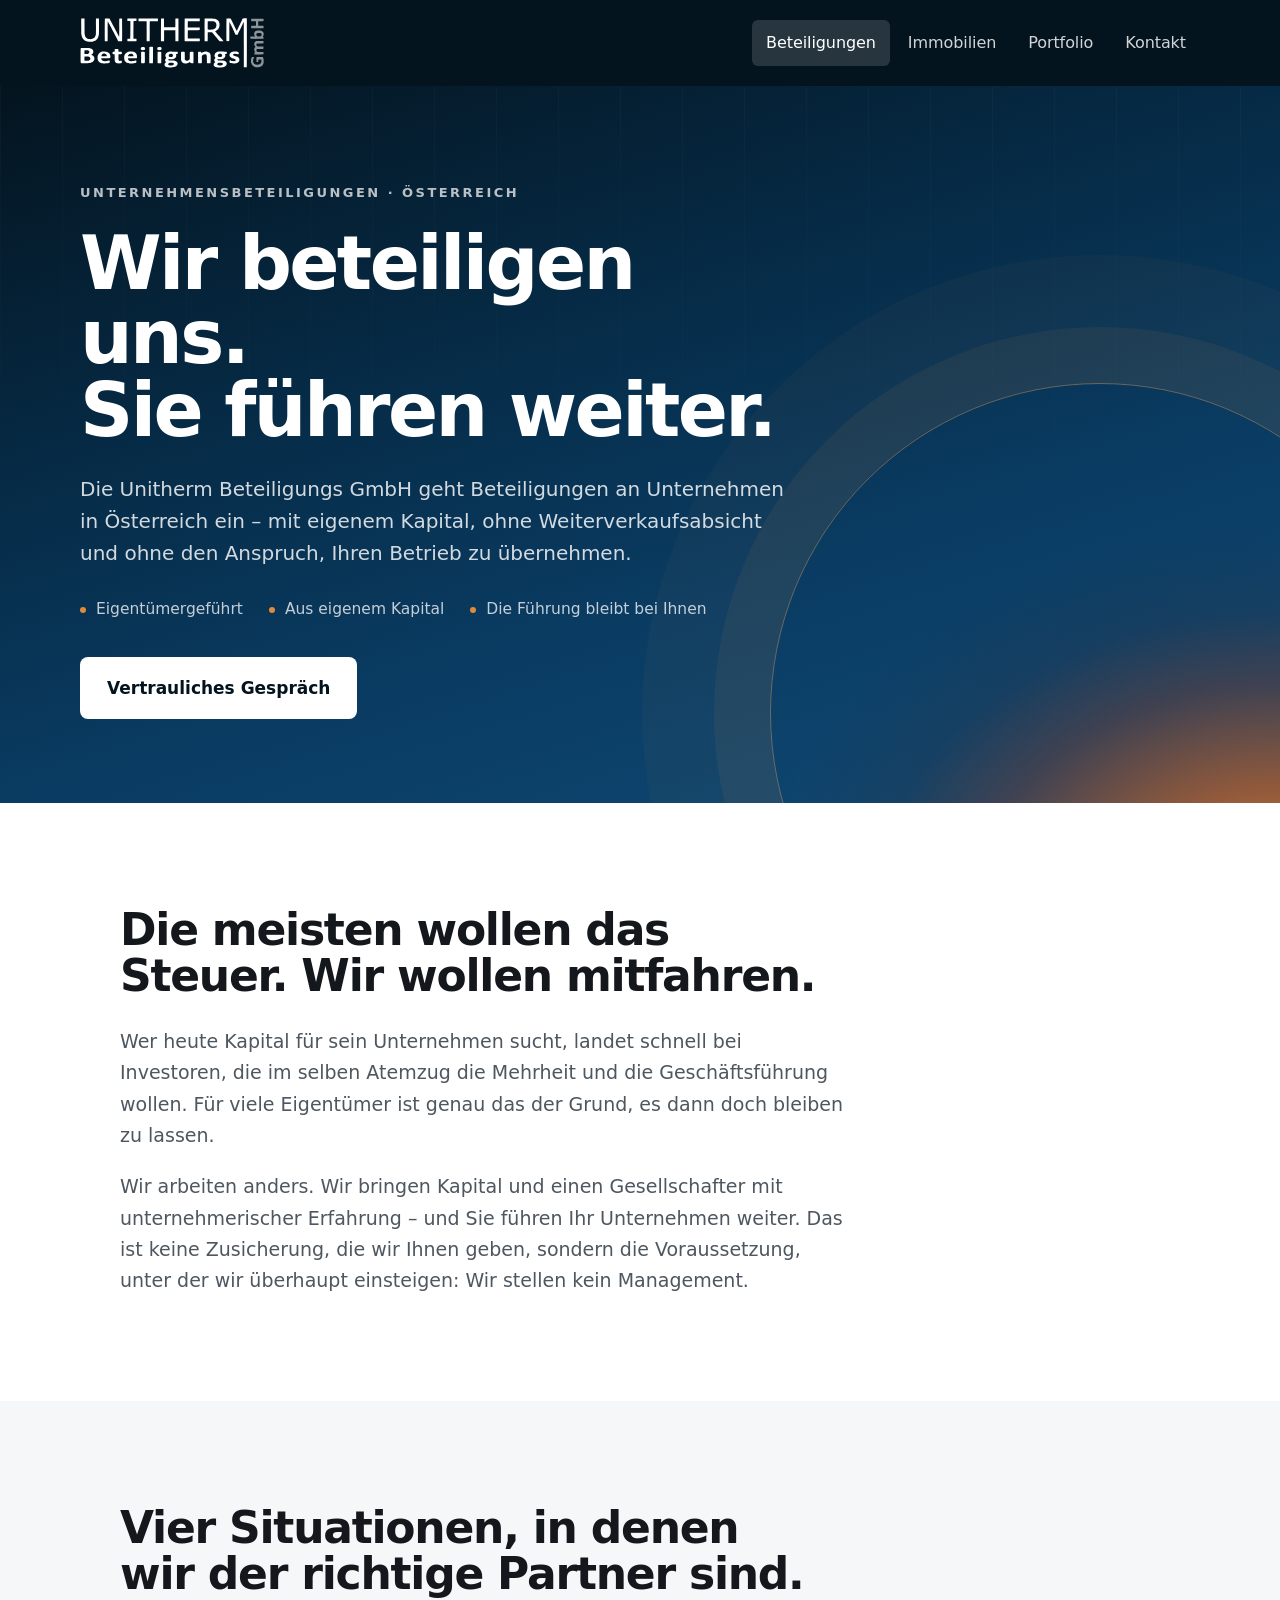
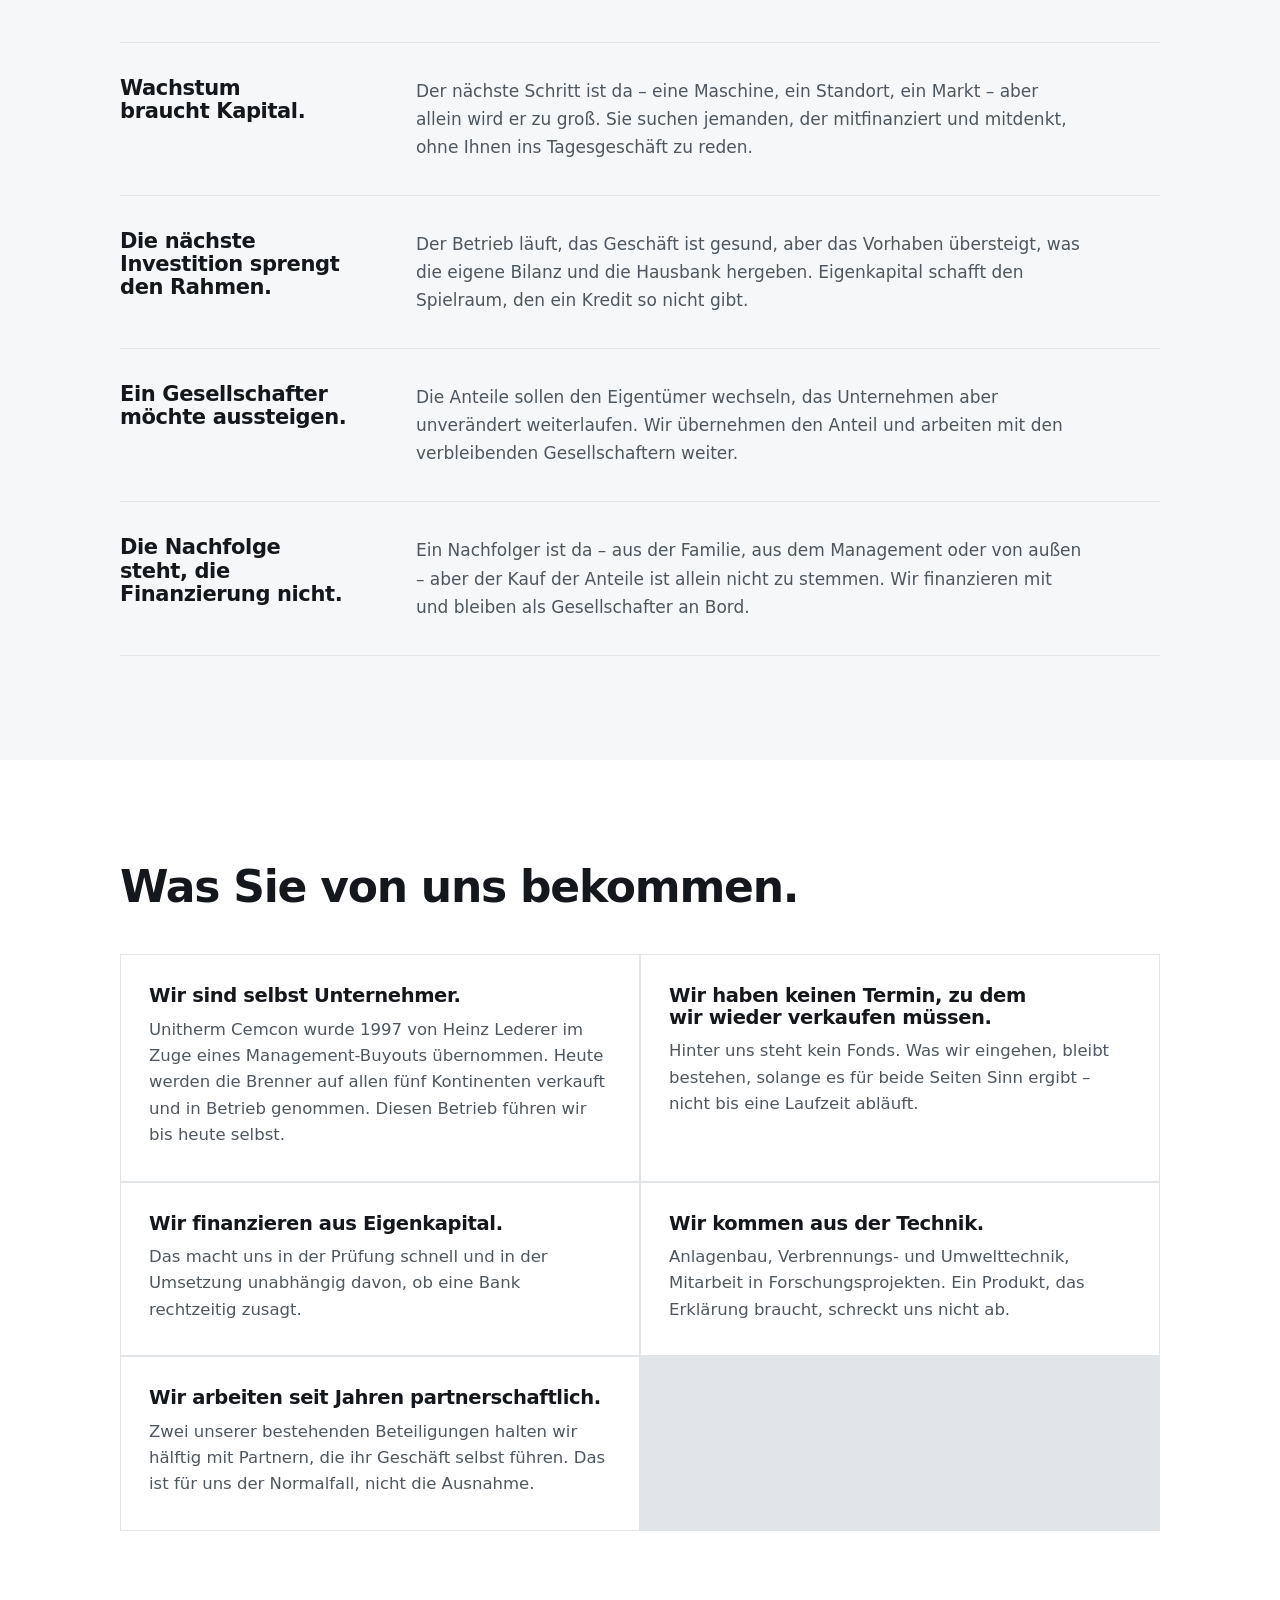
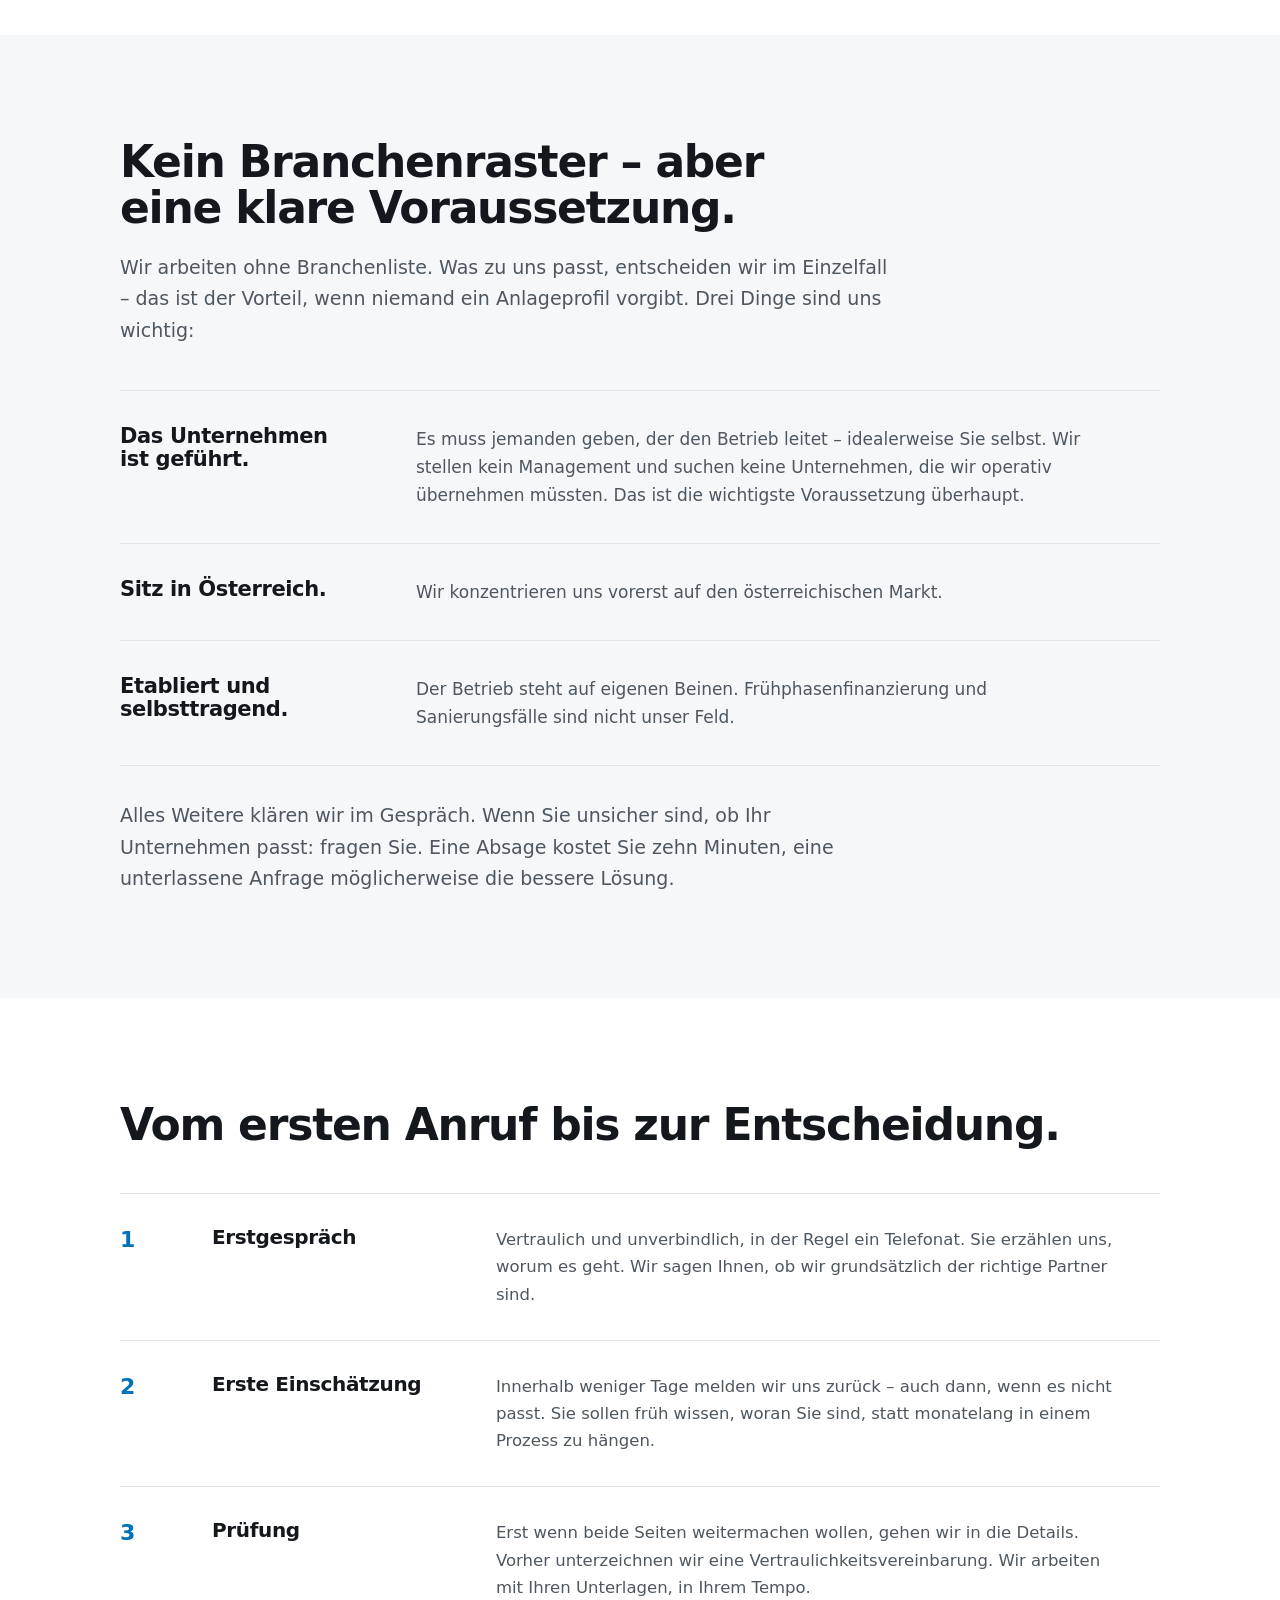
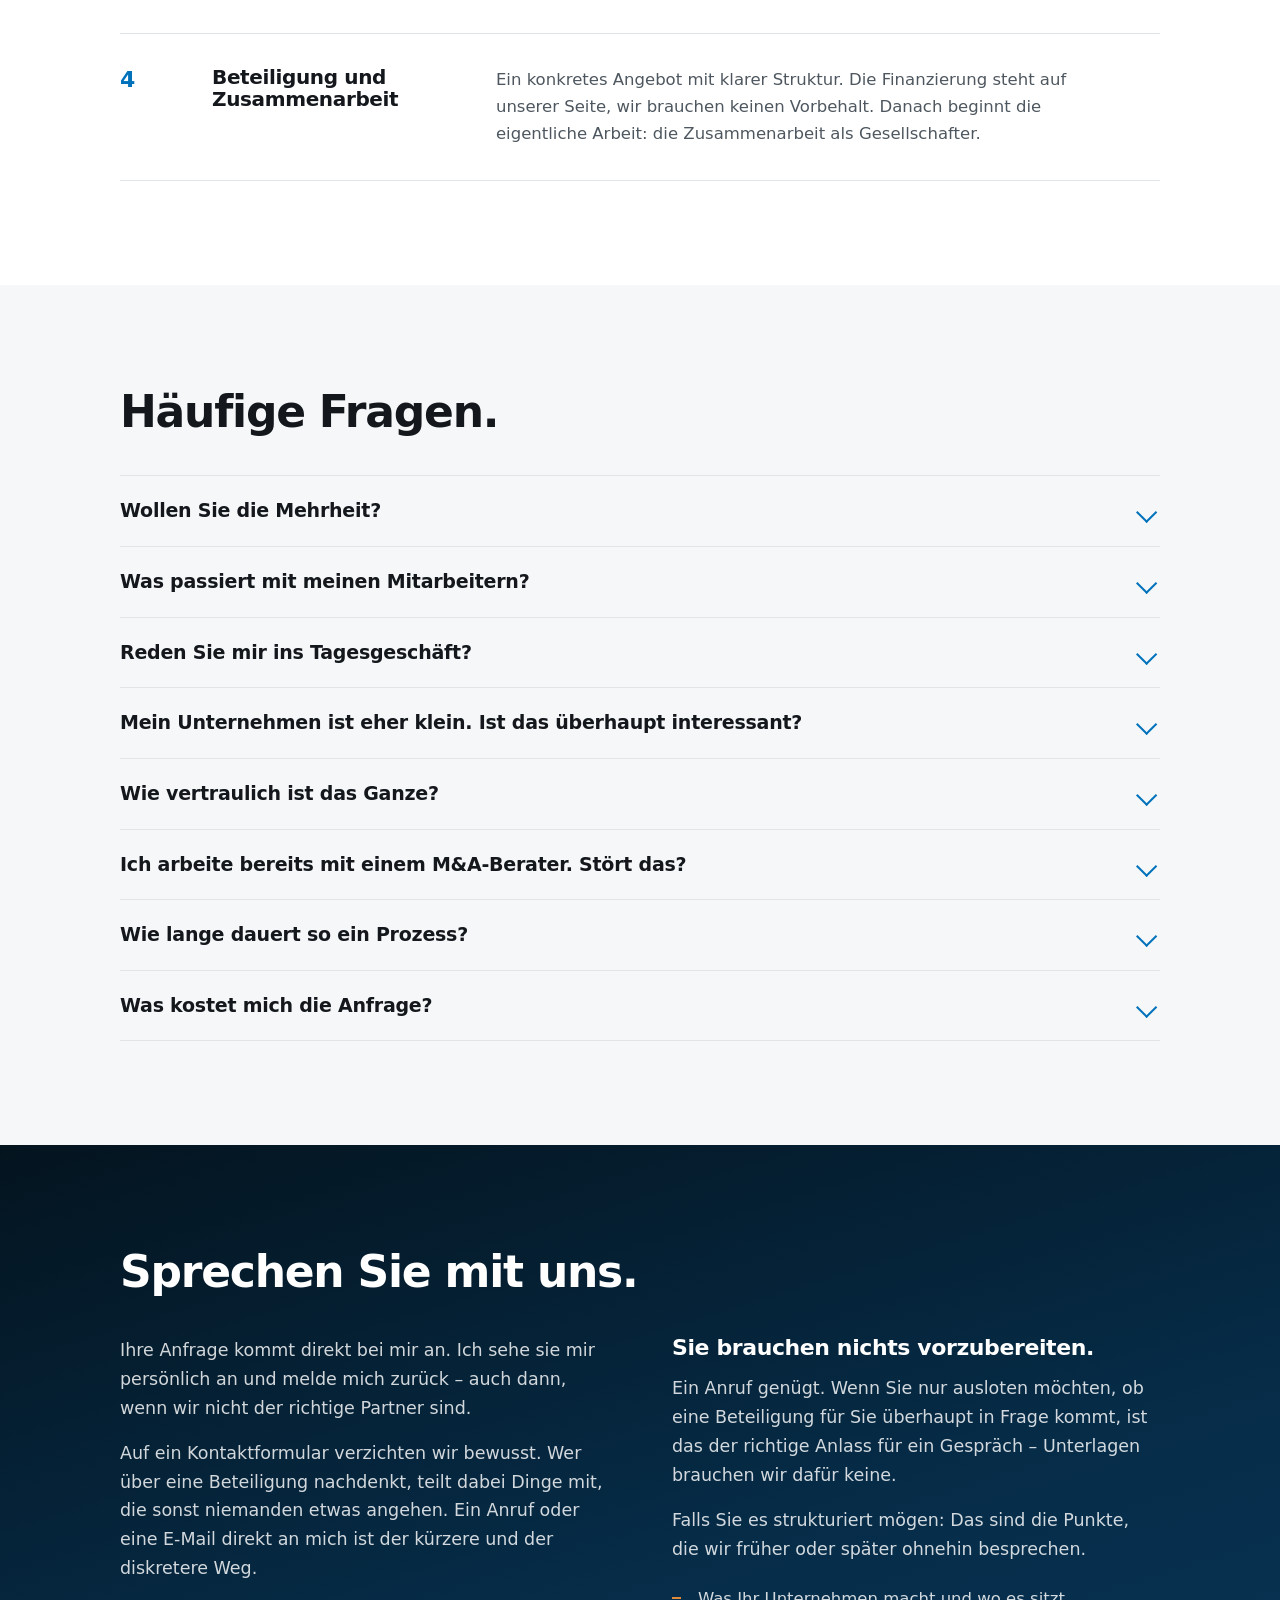
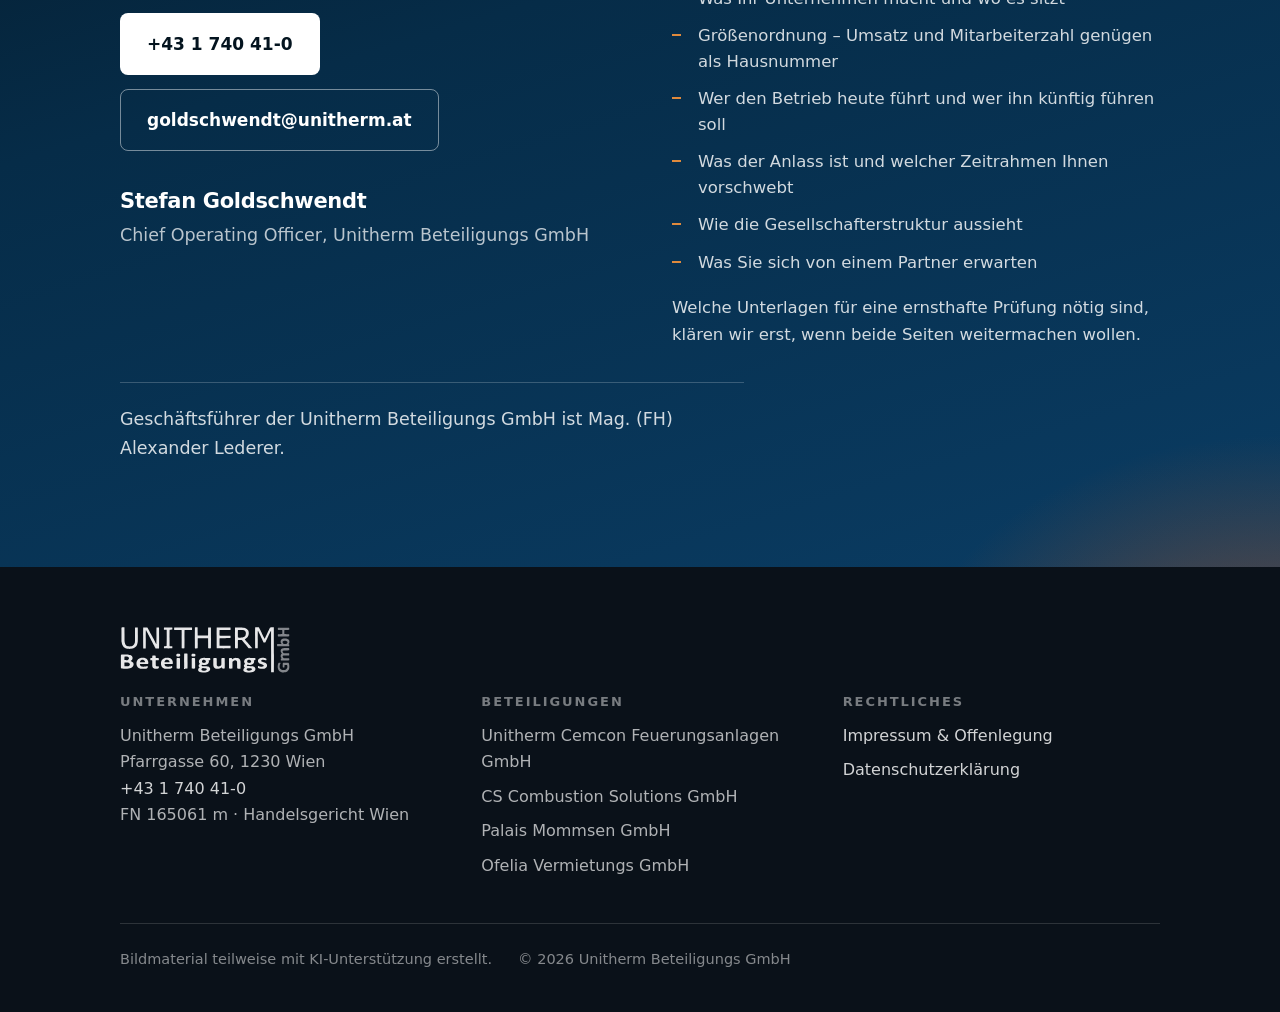
==== commit 2c6689c9: "Add files via upload" ====
--- a/beteiligungen.html
+++ b/beteiligungen.html
@@ -3,7 +3,7 @@
 <head>
 <meta charset="utf-8">
 <meta name="viewport" content="width=device-width,initial-scale=1">
-<title>Unternehmensbeteiligungen in Österreich — Unitherm Beteiligungs GmbH</title>
+<title>Unternehmensbeteiligungen in Österreich – Unitherm Beteiligungs GmbH</title>
 <meta name="description" content="Wir beteiligen uns an Unternehmen in Österreich: Kapital für Wachstum, Investitionen und Gesellschafterwechsel. Die Führung bleibt beim Eigentümer.">
 <meta name="robots" content="index,follow">
 <meta name="theme-color" content="#04141f">
@@ -11,7 +11,7 @@
 <meta property="og:locale" content="de_AT">
 <meta property="og:site_name" content="Unitherm Beteiligungs GmbH">
 <meta property="og:title" content="Wir beteiligen uns. Sie führen weiter.">
-<meta property="og:description" content="Kapital und ein Gesellschafter mit unternehmerischer Erfahrung — ohne den Anspruch, Ihren Betrieb zu übernehmen.">
+<meta property="og:description" content="Kapital und ein Gesellschafter mit unternehmerischer Erfahrung – ohne den Anspruch, Ihren Betrieb zu übernehmen.">
 <link rel="canonical" href="https://unitherm-beteiligung.at/beteiligungen.html">
 <link rel="icon" href="assets/favicon.ico" sizes="32x32">
 <link rel="icon" href="assets/favicon.svg" type="image/svg+xml">
@@ -24,7 +24,7 @@
 
 <header class="site-header">
   <div class="wrap bar">
-    <a class="brand" href="index.html" aria-label="Unitherm Beteiligungs GmbH — Startseite">
+    <a class="brand" href="index.html" aria-label="Unitherm Beteiligungs GmbH – Startseite">
       <img src="assets/logo-weiss.svg" alt="Unitherm Beteiligungs GmbH" width="184" height="50">
     </a>
     <nav class="nav" aria-label="Hauptnavigation">
@@ -46,7 +46,7 @@
     <div class="wrap hero-in">
       <p class="eyebrow">Unternehmens­beteiligungen · Österreich</p>
       <h1>Wir beteiligen uns.<em>Sie führen weiter.</em></h1>
-      <p class="sub">Die Unitherm Beteiligungs GmbH geht Beteiligungen an Unternehmen in Österreich ein — mit eigenem Kapital, ohne Weiterverkaufsabsicht und ohne den Anspruch, Ihren Betrieb zu übernehmen.</p>
+      <p class="sub">Die Unitherm Beteiligungs GmbH geht Beteiligungen an Unternehmen in Österreich ein – mit eigenem Kapital, ohne Weiterverkaufsabsicht und ohne den Anspruch, Ihren Betrieb zu übernehmen.</p>
       <div class="traits">
         <span>Eigen­tümer­geführt</span>
         <span>Aus eigenem Kapital</span>
@@ -64,7 +64,7 @@
       <h2 class="sec-head">Die meisten wollen das Steuer. Wir wollen mitfahren.</h2>
       <div class="measure" style="margin-top:26px">
         <p style="font-size:19px;color:var(--ink-2)">Wer heute Kapital für sein Unternehmen sucht, landet schnell bei Investoren, die im selben Atemzug die Mehrheit und die Geschäftsführung wollen. Für viele Eigentümer ist genau das der Grund, es dann doch bleiben zu lassen.</p>
-        <p style="font-size:19px;color:var(--ink-2);margin-top:20px">Wir arbeiten anders. Wir bringen Kapital und einen Gesellschafter mit unternehmerischer Erfahrung — und Sie führen Ihr Unternehmen weiter. Das ist keine Zusicherung, die wir Ihnen geben, sondern die Voraussetzung, unter der wir überhaupt einsteigen: Wir stellen kein Management.</p>
+        <p style="font-size:19px;color:var(--ink-2);margin-top:20px">Wir arbeiten anders. Wir bringen Kapital und einen Gesellschafter mit unternehmerischer Erfahrung – und Sie führen Ihr Unternehmen weiter. Das ist keine Zusicherung, die wir Ihnen geben, sondern die Voraussetzung, unter der wir überhaupt einsteigen: Wir stellen kein Management.</p>
       </div>
     </div>
   </section>
@@ -76,7 +76,7 @@
       <div class="situ">
         <article>
           <h3>Wachstum braucht Kapital.</h3>
-          <p>Der nächste Schritt ist da — eine Maschine, ein Standort, ein Markt — aber allein wird er zu groß. Sie suchen jemanden, der mitfinanziert und mitdenkt, ohne Ihnen ins Tagesgeschäft zu reden.</p>
+          <p>Der nächste Schritt ist da – eine Maschine, ein Standort, ein Markt – aber allein wird er zu groß. Sie suchen jemanden, der mitfinanziert und mitdenkt, ohne Ihnen ins Tagesgeschäft zu reden.</p>
         </article>
         <article>
           <h3>Die nächste Investition sprengt den Rahmen.</h3>
@@ -88,7 +88,7 @@
         </article>
         <article>
           <h3>Die Nachfolge steht, die Finanzierung nicht.</h3>
-          <p>Ein Nachfolger ist da — aus der Familie, aus dem Management oder von außen — aber der Kauf der Anteile ist allein nicht zu stemmen. Wir finanzieren mit und bleiben als Gesellschafter an Bord.</p>
+          <p>Ein Nachfolger ist da – aus der Familie, aus dem Management oder von außen – aber der Kauf der Anteile ist allein nicht zu stemmen. Wir finanzieren mit und bleiben als Gesellschafter an Bord.</p>
         </article>
       </div>
     </div>
@@ -105,7 +105,7 @@
         </div>
         <div>
           <h3>Wir haben keinen Termin, zu dem wir wieder verkaufen müssen.</h3>
-          <p>Hinter uns steht kein Fonds. Was wir eingehen, bleibt bestehen, solange es für beide Seiten Sinn ergibt — nicht bis eine Laufzeit abläuft.</p>
+          <p>Hinter uns steht kein Fonds. Was wir eingehen, bleibt bestehen, solange es für beide Seiten Sinn ergibt – nicht bis eine Laufzeit abläuft.</p>
         </div>
         <div>
           <h3>Wir finanzieren aus Eigenkapital.</h3>
@@ -126,12 +126,12 @@
   <!-- ===== Wonach wir suchen ===== -->
   <section id="kriterien" class="sec-soft">
     <div class="wrap">
-      <h2 class="sec-head">Kein Branchenraster — aber eine klare Voraussetzung.</h2>
-      <p class="sec-intro">Wir arbeiten ohne Branchenliste. Was zu uns passt, entscheiden wir im Einzelfall — das ist der Vorteil, wenn niemand ein Anlageprofil vorgibt. Drei Dinge sind uns wichtig:</p>
+      <h2 class="sec-head">Kein Branchenraster – aber eine klare Voraussetzung.</h2>
+      <p class="sec-intro">Wir arbeiten ohne Branchenliste. Was zu uns passt, entscheiden wir im Einzelfall – das ist der Vorteil, wenn niemand ein Anlageprofil vorgibt. Drei Dinge sind uns wichtig:</p>
       <div class="situ">
         <article>
           <h3>Das Unternehmen ist geführt.</h3>
-          <p>Es muss jemanden geben, der den Betrieb leitet — idealerweise Sie selbst. Wir stellen kein Management und suchen keine Unternehmen, die wir operativ übernehmen müssten. Das ist die wichtigste Voraussetzung überhaupt.</p>
+          <p>Es muss jemanden geben, der den Betrieb leitet – idealerweise Sie selbst. Wir stellen kein Management und suchen keine Unternehmen, die wir operativ übernehmen müssten. Das ist die wichtigste Voraussetzung überhaupt.</p>
         </article>
         <article>
           <h3>Sitz in Österreich.</h3>
@@ -157,7 +157,7 @@
         </article>
         <article>
           <div><h3>Erste Einschätzung</h3></div>
-          <div><p>Innerhalb weniger Tage melden wir uns zurück — auch dann, wenn es nicht passt. Sie sollen früh wissen, woran Sie sind, statt monatelang in einem Prozess zu hängen.</p></div>
+          <div><p>Innerhalb weniger Tage melden wir uns zurück – auch dann, wenn es nicht passt. Sie sollen früh wissen, woran Sie sind, statt monatelang in einem Prozess zu hängen.</p></div>
         </article>
         <article>
           <div><h3>Prüfung</h3></div>
@@ -178,7 +178,7 @@
       <div class="faq">
         <details>
           <summary>Wollen Sie die Mehrheit?</summary>
-          <p>Nicht zwingend. Wir gehen Minderheits- wie Mehrheitsbeteiligungen ein — entscheidend ist, dass die Führung geregelt ist und bleibt. Zwei unserer bestehenden Beteiligungen halten wir hälftig.</p>
+          <p>Nicht zwingend. Wir gehen Minderheits- wie Mehrheitsbeteiligungen ein – entscheidend ist, dass die Führung geregelt ist und bleibt. Zwei unserer bestehenden Beteiligungen halten wir hälftig.</p>
         </details>
         <details>
           <summary>Was passiert mit meinen Mitarbeitern?</summary>
@@ -186,7 +186,7 @@
         </details>
         <details>
           <summary>Reden Sie mir ins Tagesgeschäft?</summary>
-          <p>Nein. Als Gesellschafter sind wir dort eingebunden, wo Gesellschafter eingebunden gehören — Strategie, größere Investitionen, Jahresabschluss. Das operative Geschäft ist Ihres.</p>
+          <p>Nein. Als Gesellschafter sind wir dort eingebunden, wo Gesellschafter eingebunden gehören – Strategie, größere Investitionen, Jahresabschluss. Das operative Geschäft ist Ihres.</p>
         </details>
         <details>
           <summary>Mein Unternehmen ist eher klein. Ist das überhaupt interessant?</summary>
@@ -202,7 +202,7 @@
         </details>
         <details>
           <summary>Wie lange dauert so ein Prozess?</summary>
-          <p>Die erste Einschätzung bekommen Sie in wenigen Tagen. Bis zur Unterschrift vergehen je nach Komplexität einige Monate — wir richten uns nach Ihrem Zeitplan, nicht umgekehrt.</p>
+          <p>Die erste Einschätzung bekommen Sie in wenigen Tagen. Bis zur Unterschrift vergehen je nach Komplexität einige Monate – wir richten uns nach Ihrem Zeitplan, nicht umgekehrt.</p>
         </details>
         <details>
           <summary>Was kostet mich die Anfrage?</summary>
@@ -219,7 +219,7 @@
       <h2>Sprechen Sie mit uns.</h2>
       <div class="cols">
         <div>
-          <p>Ihre Anfrage kommt direkt bei mir an. Ich sehe sie mir persönlich an und melde mich zurück — auch dann, wenn wir nicht der richtige Partner sind.</p>
+          <p>Ihre Anfrage kommt direkt bei mir an. Ich sehe sie mir persönlich an und melde mich zurück – auch dann, wenn wir nicht der richtige Partner sind.</p>
           <p>Auf ein Kontaktformular verzichten wir bewusst. Wer über eine Beteiligung nachdenkt, teilt dabei Dinge mit, die sonst niemanden etwas angehen. Ein Anruf oder eine E-Mail direkt an mich ist der kürzere und der diskretere Weg.</p>
           <div class="btnrow">
             <a class="btn btn-light" href="tel:+4317404110">+43 1 740 41-0</a>
@@ -232,11 +232,11 @@
         </div>
         <div>
           <h3 style="color:#fff;font-size:22px">Sie brauchen nichts vorzubereiten.</h3>
-          <p style="margin-top:14px">Ein Anruf genügt. Wenn Sie nur ausloten möchten, ob eine Beteiligung für Sie überhaupt in Frage kommt, ist das der richtige Anlass für ein Gespräch — Unterlagen brauchen wir dafür keine.</p>
+          <p style="margin-top:14px">Ein Anruf genügt. Wenn Sie nur ausloten möchten, ob eine Beteiligung für Sie überhaupt in Frage kommt, ist das der richtige Anlass für ein Gespräch – Unterlagen brauchen wir dafür keine.</p>
           <p>Falls Sie es strukturiert mögen: Das sind die Punkte, die wir früher oder später ohnehin besprechen.</p>
           <ul class="checklist">
             <li>Was Ihr Unternehmen macht und wo es sitzt</li>
-            <li>Größenordnung — Umsatz und Mitarbeiterzahl genügen als Hausnummer</li>
+            <li>Größenordnung – Umsatz und Mitarbeiterzahl genügen als Hausnummer</li>
             <li>Wer den Betrieb heute führt und wer ihn künftig führen soll</li>
             <li>Was der Anlass ist und welcher Zeitrahmen Ihnen vorschwebt</li>
             <li>Wie die Gesellschafter­struktur aussieht</li>
--- a/assets/style.css
+++ b/assets/style.css
@@ -389,7 +389,7 @@
 }
 /* Platzhalter Beteiligungsbild: Datei unter assets/beteiligungen.jpg ablegen */
 .motiv-beteiligungen{--motiv:url("beteiligungen.jpg")}
-.motiv-immobilien{--motiv:url("../img/wohnungen.jpg")}
+.motiv-immobilien{--motiv:url("../img/fluegeltuer.jpg")}
 
 /* Lange Fachbegriffe in schmalen Karten- und Faktenspalten */
 @media(max-width:600px){
